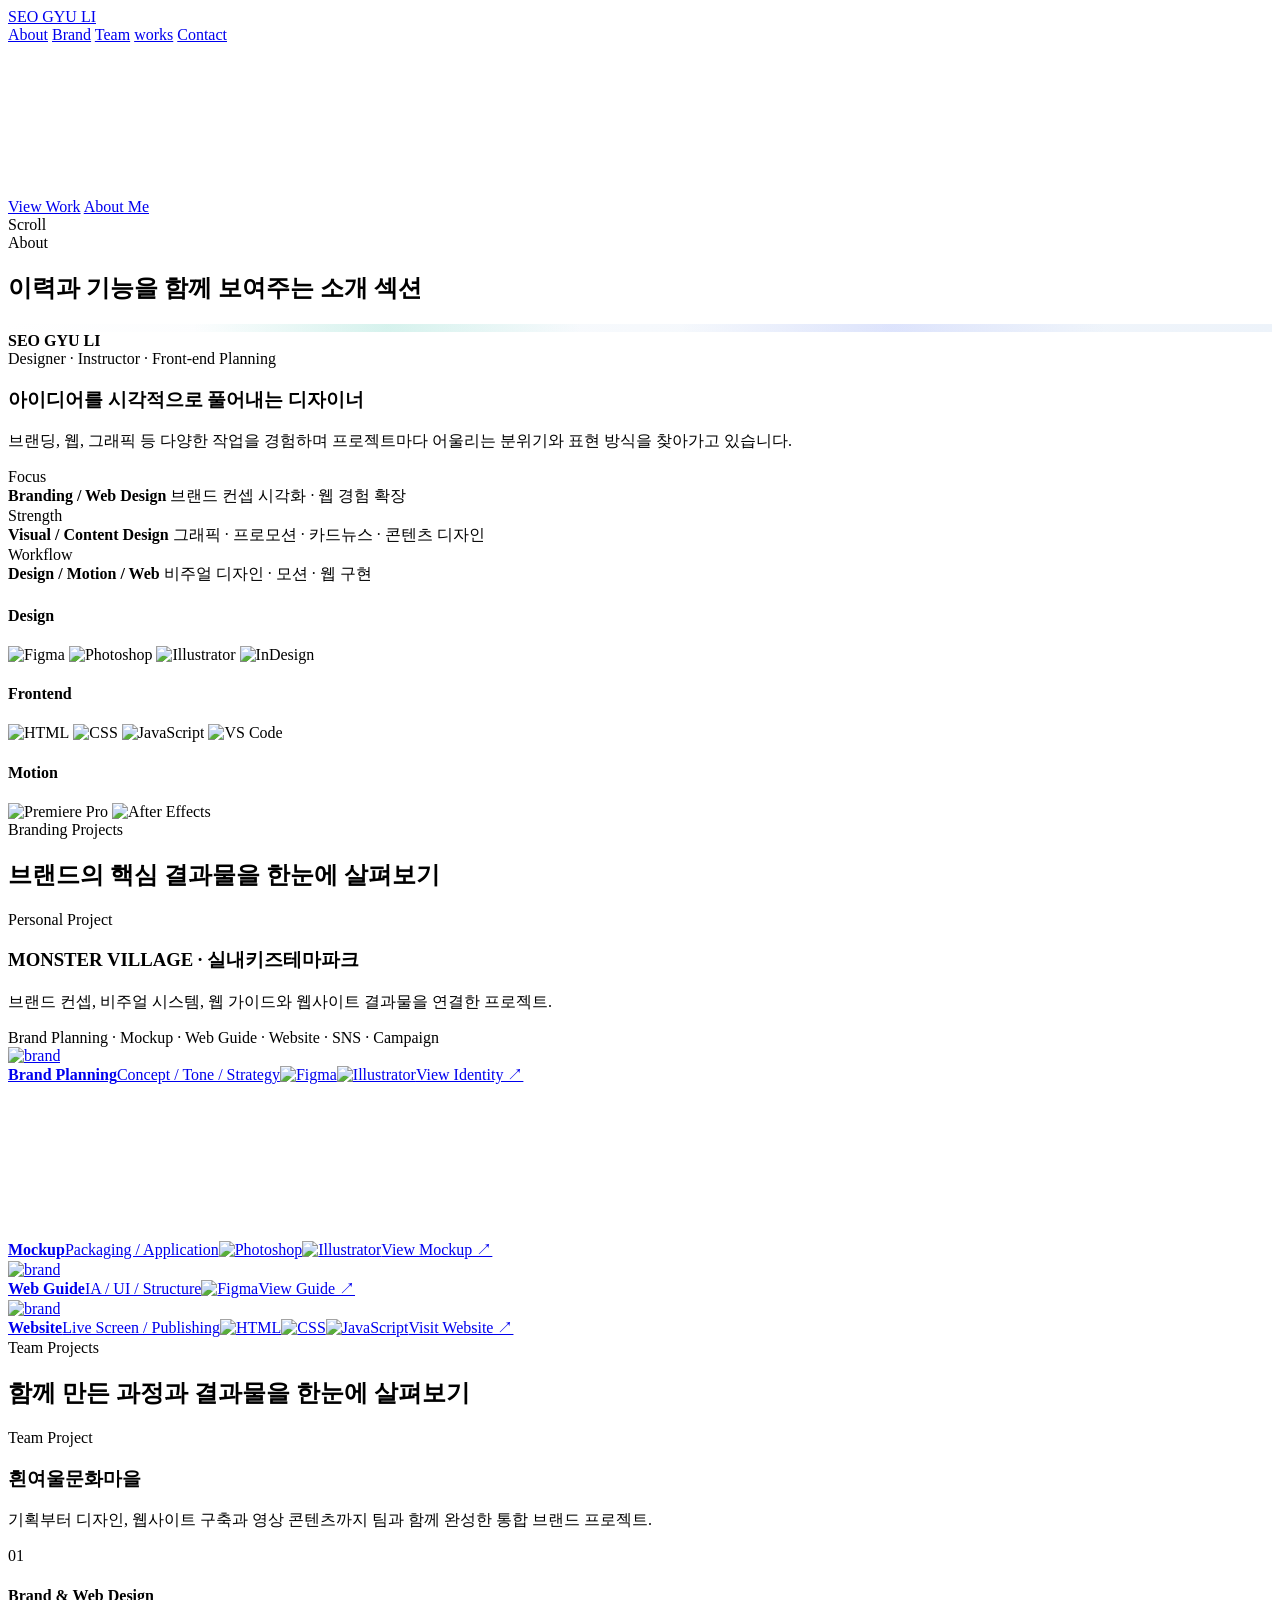
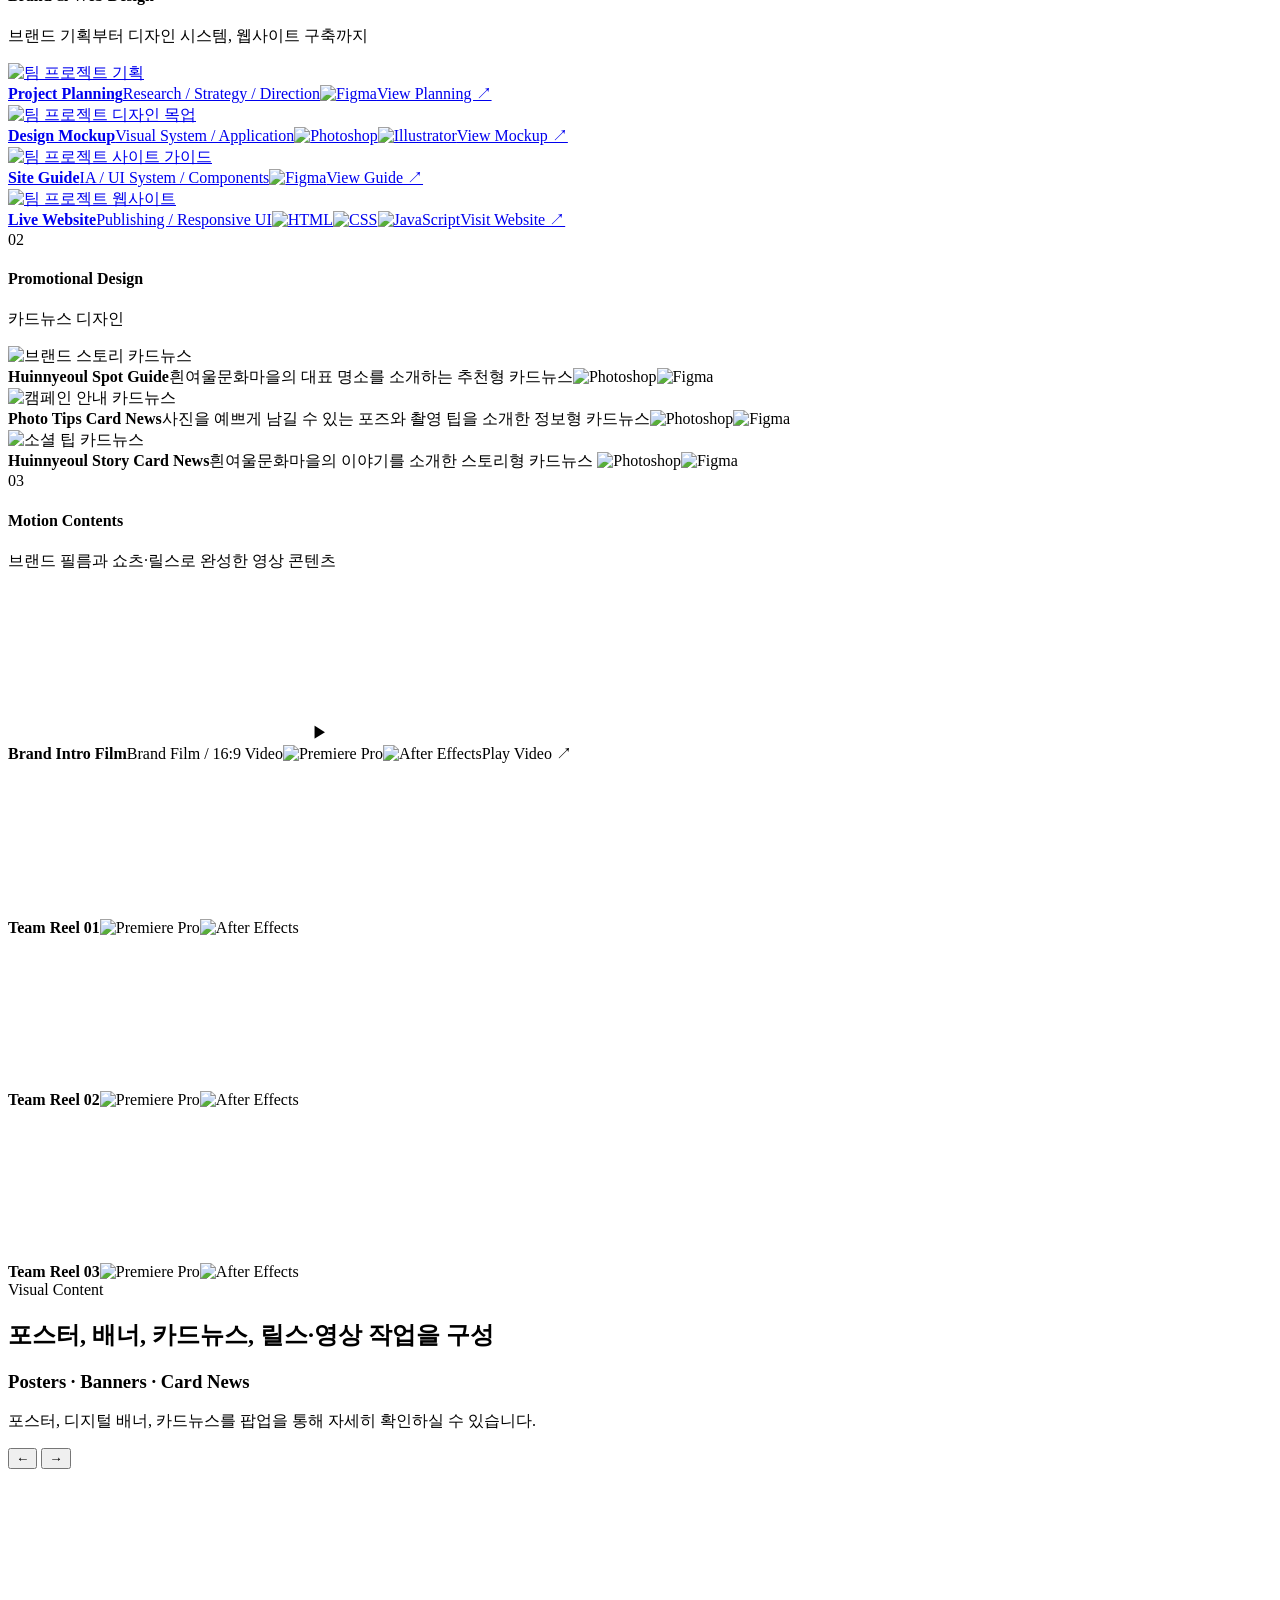
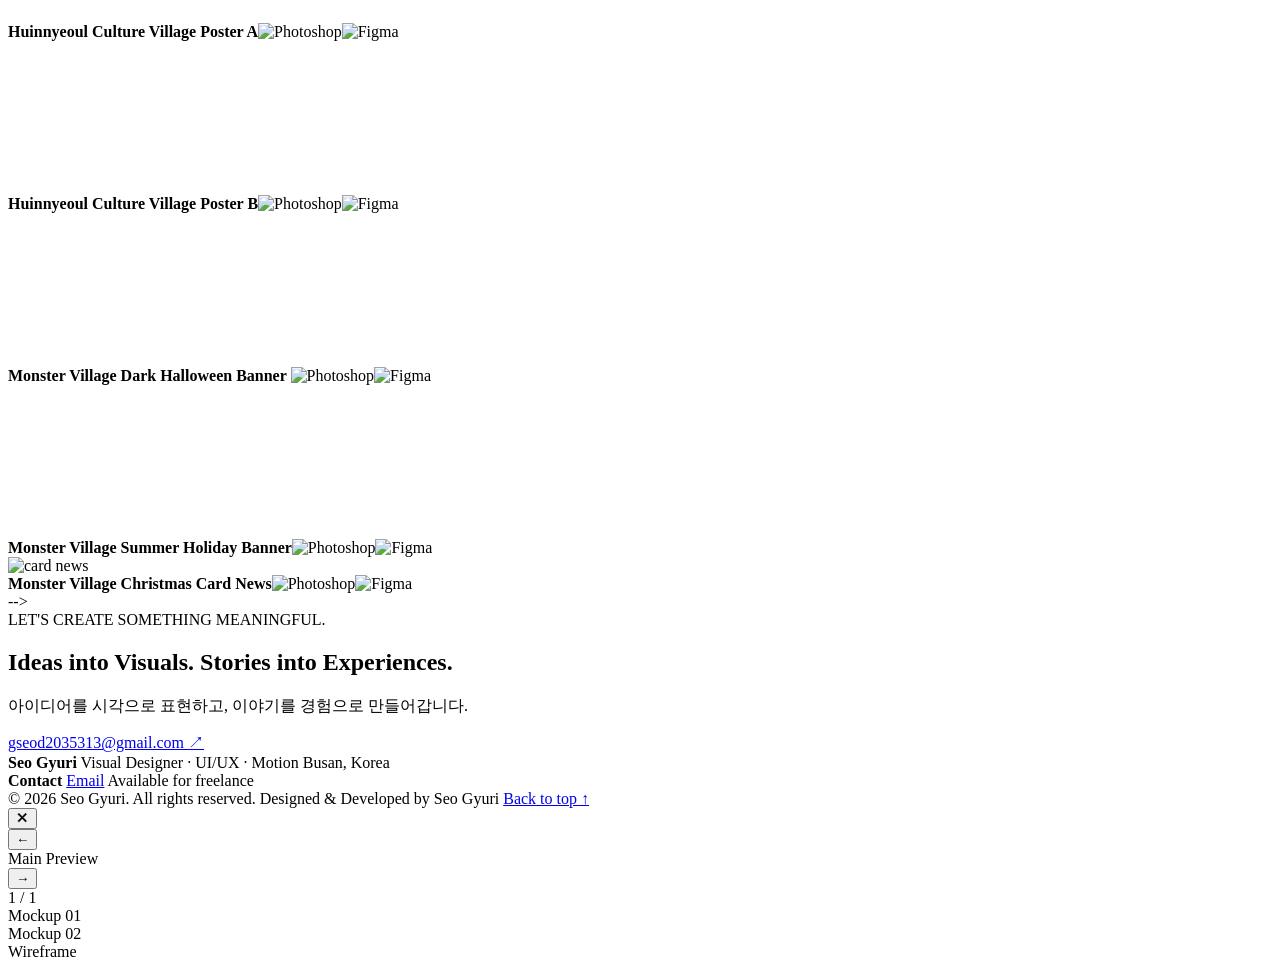
==== index.html @ 599403e0 "Add files via upload" ====
<!DOCTYPE html>
<html lang="ko">

<head>
  <meta charset="UTF-8" />
  <meta name="viewport" content="width=device-width, initial-scale=1.0" />
  <title>Portfolio</title>
  <link rel="shortcut icon" href="assets/img/favicon.svg" type="image/x-icon">
  <link rel="stylesheet" href="assets/css/style.css">

</head>

<body>
  <header class="site-header" id="siteHeader">
    <nav class="nav">
      <a href="#hero" class="brand">SEO GYU LI</a>
      <div class="nav-links">
        <a href="#about">About</a>
        <a href="#branding">Brand</a>
        <a href="#team-project">Team</a>
        <a href="#works">works</a>
        <a href="#contact">Contact</a>
      </div>
    </nav>
  </header>

  <main>
    <section class="hero" id="hero">
      <video class="hero-video" autoplay muted loop playsinline preload="metadata">
        <source src="assets/video/main-demo00.mp4" type="video/mp4" />
      </video>
      <div class="hero-inner">
        <div class="hero-actions">
          <a class="btn btn-primary" href="#branding">View Work</a>
          <a class="btn btn-secondary" href="#about">About Me</a>
        </div>
      </div>

      <div class="scroll-indicator">Scroll</div>
    </section>

    <section class="section" id="about">
      <div class="container">
        <div class="section-head reveal reveal-scale">
          <div>
            <span class="eyebrow">About</span>
            <h2>이력과 기능을 함께 보여주는 소개 섹션</h2>
          </div>
          <!-- <p>
            단순한 자기소개가 아니라, 경력·작업 방향·도구 역량을 동시에 보여줄 수 있도록 설계한 영역입니다.
          </p> -->
        </div>

        <div class="about-grid">
          <article class="card profile-card reveal reveal-left">
            <div class="profile-media" style="background:
                radial-gradient(circle at 30% 20%, rgba(50,199,161,0.18), transparent 22%),
                radial-gradient(circle at 70% 30%, rgba(123,140,255,0.18), transparent 24%),
                linear-gradient(145deg, #ffffff 0%, #edf3fa 100%);
                position: relative; overflow: hidden;">
              <div style="position:absolute; inset:18px; border:1px solid rgba(17,24,39,0.06); border-radius:22px;">
                <video class="thumb-video" autoplay loop muted playsinline preload="metadata">
                  <source src="assets/video/profile-sample1.mp4" type="video/mp4" />
                </video>
              </div>
              <div style="position:relative; z-index:1; text-align:center; color:#fff;">
                <strong style="display:block; color:#fff; font-size:1.1rem; margin-bottom:8px;"></strong>
               
              </div>
            </div>
            <div class="profile-body">
              <strong>SEO GYU LI</strong><br />
              <span style="color: var(--text-muted);">Designer · Instructor · Front-end Planning</span>
            </div>
          </article>

          <article class="card about-body reveal reveal-right">
            <h3>아이디어를 시각적으로 풀어내는 디자이너</h3>
            <p>
              브랜딩, 웹, 그래픽 등 다양한 작업을 경험하며 프로젝트마다 어울리는 분위기와 표현 방식을 찾아가고 있습니다.
            </p>

            <div class="timeline">
              <div class="timeline-item">
                <div class="timeline-year">Focus</div>
                <div class="timeline-role">
                  <strong>Branding / Web Design</strong>
                  <span>브랜드 컨셉 시각화 · 웹 경험 확장</span>
                </div>
              </div>
              <div class="timeline-item">
                <div class="timeline-year">Strength</div>
                <div class="timeline-role">
                  <strong>Visual / Content Design</strong>
                  <span>그래픽 · 프로모션 · 카드뉴스 · 콘텐츠 디자인</span>
                </div>
              </div>
              <div class="timeline-item">
                <div class="timeline-year">Workflow</div>
                <div class="timeline-role">
                  <strong>Design / Motion / Web</strong>
                  <span>비주얼 디자인 · 모션 · 웹 구현</span>
                </div>
              </div>
            </div>

            <div class="skills">
              <section class="skill-group">
                <h4>Design</h4>
                <div class="skill-tags">
                  <span class="tool-item"><img src="assets/img/tool_icon/figma.png" alt="Figma"></span>
                  <span class="tool-item"><img src="assets/img/tool_icon/photoshop.png" alt="Photoshop"></span>
                  <span class="tool-item"><img src="assets/img/tool_icon/illustrator.png" alt="Illustrator"></span>
                  <span class="tool-item"><img src="assets/img/tool_icon/indesign.png" alt="InDesign"></span>
                </div>
              </section>
              <section class="skill-group">
                <h4>Frontend</h4>
                <div class="skill-tags">
                  <span class="tool-item"><img src="assets/img/tool_icon/html_icon.png" alt="HTML"></span>
                  <span class="tool-item"><img src="assets/img/tool_icon/css_icon.png" alt="CSS"></span>
                  <span class="tool-item"><img src="assets/img/tool_icon/js_icon.png" alt="JavaScript"></span>
                  <span class="tool-item"><img src="assets/img/tool_icon/vs_code.png" alt="VS Code"></span>
                </div>
              </section>
              <section class="skill-group">
                <h4>Motion</h4>
                <div class="skill-tags">
                  <span class="tool-item"><img src="assets/img/tool_icon/premiere.png" alt="Premiere Pro"></span>
                  <span class="tool-item"><img src="assets/img/tool_icon/aftereffects.png" alt="After Effects"></span>
                </div>
              </section>
            </div>
          </article>
        </div>
      </div>
    </section>

    <section class="section" id="branding">
      <div class="container">
        <div class="section-head reveal reveal-scale">
          <div>
            <span class="eyebrow">Branding Projects</span>
            <h2>브랜드의 핵심 결과물을 한눈에 살펴보기</h2>
          </div>
          <!-- <p>
            각 브랜드마다 브랜드기획, 목업, 웹가이드, 웹사이트를 각각 별도 썸네일로 구성하고,
            핵심 결과물을 한눈에 비교하고 빠르게 살펴볼 수 있도록 카드 그리드로 구성했습니다.
            <br>페이지 이동 후, 좀 더 자세한 작업 내용을 확인할 수 있습니다.
          </p> -->
        </div>

        <div class="brand-stack">
          <section class="card brand-row reveal reveal-scale">
            <div class="brand-info brand1_color">
              <!-- 브랜드별 색상  brand1_color-->

              <div>
                <span class="project-type-label">Personal Project</span>
                <h3>MONSTER VILLAGE · 실내키즈테마파크</h3>
              </div>
              <p>
                브랜드 컨셉, 비주얼 시스템, 웹 가이드와 웹사이트 결과물을 연결한 프로젝트.
              </p>
            </div>

            <div>
              <div class="brand-slider-head">
                <span class="brand-slider-title">Brand Planning · Mockup · Web Guide · Website · SNS · Campaign</span>
              </div>
              <div class="brand-track" id="brandTrack01">

                <article class="thumb-card brand-thumb">
                  <a href="monstervillage/guide1.html" target="_blank">
                    <img src="assets/img/brand_planning_thumbnail.jpg" alt="brand">
                    <div class="thumb-overlay"><strong>Brand Planning</strong><span>Concept / Tone /
                        Strategy</span><span class="thumb-tools"><img src="assets/img/tool_icon/figma.png"
                          alt="Figma"><img src="assets/img/tool_icon/illustrator.png" alt="Illustrator"></span><span
                        class="brand-card-button">View Identity ↗</span></div>
                  </a>
                </article>

                <article class="thumb-card brand-thumb">
                  <a href="monstervillage/guide2.html" target="_blank">
                    <video class="thumb-video" muted loop playsinline preload="metadata">
                      <source src="assets/video/brand_thumbnail_video_sample 01.mp4" type="video/mp4" />
                    </video>
                    <!-- 
                    <img src="assets/img/brand_thumbnail_sample.jpg" alt="brand">
                   -->
                    <div class="thumb-overlay"><strong>Mockup</strong><span>Packaging / Application</span><span
                        class="thumb-tools"><img src="assets/img/tool_icon/photoshop.png" alt="Photoshop"><img
                          src="assets/img/tool_icon/illustrator.png" alt="Illustrator"></span><span
                        class="brand-card-button">View Mockup ↗</span></div>
                  </a>
                </article>

                <article class="thumb-card brand-thumb">
                  <a href="monstervillage/guide3.html" target="_blank">
                    <img src="assets/img/web_site_thumbnail.jpg" alt="brand">
                    <div class="thumb-overlay"><strong>Web Guide</strong><span>IA / UI / Structure</span><span
                        class="thumb-tools"><img src="assets/img/tool_icon/figma.png" alt="Figma"></span><span
                        class="brand-card-button">View Guide ↗</span></div>
                  </a>
                </article>

                <article class="thumb-card brand-thumb">
                  <!-- <video class="thumb-video" autoplay muted loop playsinline><source src="assets/brand-01-site.mp4" type="video/mp4" /></video> -->
                  <a href=" https://gseod2035313-code.github.io/monstervillage/" target="_blank">
                    <img src="assets/img/web_guide_thumbnail.png" alt="brand">
                    <div class="thumb-overlay"><strong>Website</strong><span>Live Screen / Publishing</span><span
                        class="thumb-tools"><img src="assets/img/tool_icon/html_icon.png" alt="HTML"><img
                          src="assets/img/tool_icon/css_icon.png" alt="CSS"><img src="assets/img/tool_icon/js_icon.png"
                          alt="JavaScript"></span><span class="brand-card-button">Visit Website ↗</span></div>
                  </a>
                </article>

                <!-- <article class="thumb-card brand-thumb">
                  <a href="#" target="_blank">
                    <img src="assets/img/brand_thumbnail_sample.jpg" alt="brand">
                    <div class="thumb-overlay"><strong>SNS Campaign</strong><span>Social / Promo Visual</span><span
                        class="thumb-tools"><img src="assets/img/tool_icon/photoshop.png" alt="Photoshop"><img
                          src="assets/img/tool_icon/illustrator.png" alt="Illustrator"></span><span
                        class="brand-card-button">View Campaign ↗</span></div>
                  </a>
                </article> -->

                <article class="thumb-card brand-thumb">
                  <!-- <video class="thumb-video" autoplay muted loop playsinline><source src="assets/brand-01-event.mp4" type="video/mp4" /></video> -->
              </div>
            </div>
          </section>

          <div class="section-head team-section-head reveal reveal-scale" id="team-project">
            <div>
              <span class="eyebrow">Team Projects</span>
              <h2>함께 만든 과정과 결과물을 한눈에 살펴보기</h2>
            </div>
            <!-- <p>
              역할을 나누고 아이디어를 연결해 완성한 기획, 디자인, 웹사이트와 영상 결과물을 소개합니다.
            </p> -->
          </div>

          <section class="card brand-row reveal reveal-scale">
            <div class="brand-info brand2_color">
              <!-- 브랜드별 색상  brand2_color-->
              <div>
                <span class="project-type-label is-team">Team Project</span>
                <h3>흰여울문화마을 </h3>
              </div>
              <p>
                기획부터 디자인, 웹사이트 구축과 영상 콘텐츠까지 팀과 함께 완성한 통합 브랜드 프로젝트.
              </p>
            </div>

            <div class="team-project-content">
              <section class="team-result-section">
                <div class="team-result-head">
                  <span class="team-result-number">01</span>
                  <div>
                    <h4>Brand &amp; Web Design</h4>
                    <p>브랜드 기획부터 디자인 시스템, 웹사이트 구축까지</p>
                  </div>
                </div>
                <div class="brand-track team-main-track" id="brandTrack02">
                  <article class="thumb-card brand-thumb">
                    <a href="Huinnyeoul/guide1.html" target="_blank">
                      <img src="assets/img/huinnyeoul_branding 1.png" alt="팀 프로젝트 기획">
                      <div class="thumb-overlay"><strong>Project Planning</strong><span>Research / Strategy /
                          Direction</span><span class="thumb-tools"><img src="assets/img/tool_icon/figma.png"
                            alt="Figma"></span><span
                          class="brand-card-button">View Planning ↗</span></div>
                    </a>
                  </article>
                  <article class="thumb-card brand-thumb">
                    <a href="Huinnyeoul/guide2.html" target="_blank">
                      <img src="assets/img/brand_project_02 mockup.jpg" alt="팀 프로젝트 디자인 목업">
                      <div class="thumb-overlay"><strong>Design Mockup</strong><span>Visual System /
                          Application</span><span class="thumb-tools"><img src="assets/img/tool_icon/photoshop.png"
                            alt="Photoshop"><img src="assets/img/tool_icon/illustrator.png"
                            alt="Illustrator"></span><span class="brand-card-button">View Mockup ↗</span></div>
                    </a>
                  </article>
                  <article class="thumb-card brand-thumb">
                    <a href="Huinnyeoul/guide3.html" target="_blank">
                      <img src="assets/img/Frame 9.jpg" alt="팀 프로젝트 사이트 가이드">
                      <div class="thumb-overlay"><strong>Site Guide</strong><span>IA / UI System /
                          Components</span><span class="thumb-tools"><img src="assets/img/tool_icon/figma.png"
                            alt="Figma"></span><span class="brand-card-button">View Guide ↗</span></div>
                    </a>
                  </article>
                  <article class="thumb-card brand-thumb">
                    <a href="https://modolove.github.io/huinnyeoul/" target="_blank">
                      <img src="assets/img/huinnyeoul_web.jpg" alt="팀 프로젝트 웹사이트">
                      <div class="thumb-overlay"><strong>Live Website</strong><span>Publishing / Responsive
                          UI</span><span class="thumb-tools"><img src="assets/img/tool_icon/html_icon.png"
                            alt="HTML"><img src="assets/img/tool_icon/css_icon.png" alt="CSS"><img
                            src="assets/img/tool_icon/js_icon.png" alt="JavaScript"></span><span
                          class="brand-card-button">Visit Website ↗</span></div>
                    </a>
                  </article>
                </div>
              </section>
              <section class="team-result-section team-promotion-section">
                <div class="team-result-head">
                  <span class="team-result-number">02</span>
                  <div class="team-result-copy">
                    <h4>Promotional Design</h4>
                    <p>카드뉴스 디자인</p>
                  </div>
                </div>
                <div class="team-promotion-grid">
                  <article class="thumb-card brand-thumb modal-card" data-modal-type="cardnews"
                    data-modal-title="Huinnyeoul Spot Guide" data-modal-description="흰여울문화마을의 대표 명소를 선별해, 장소별 특징과 볼거리를 감각적인 이미지와 함께 소개한 추천형 카드뉴스입니다."
                    data-modal-role="Team Project / Card News Design" data-modal-tools="Photoshop, Figma"
                    data-modal-summary="브랜드의 시작과 핵심 메시지를 캐러셀 흐름에 맞춰 이해하기 쉽게 구성했습니다." data-modal-meta1-label="Channel"
                    data-modal-meta1-value="Instagram Carousel" data-modal-meta2-label="Pages"
                    data-modal-meta2-value="7 Pages" data-modal-meta3-label="Role"
                    data-modal-meta3-value="Planning / Visual Design" data-modal-meta4-label="Format"
                    data-modal-meta4-value="1080 × 1080" data-modal-tags="Team Project, Card News"
                    data-modal-images="assets/img/1.jpg|assets/img/2.jpg|assets/img/3.jpg|assets/img/4.jpg|assets/img/5.jpg|assets/img/6.jpg|assets/img/7.jpg">
                    <img src="assets/img/1.jpg" alt="브랜드 스토리 카드뉴스">
                    <div class="thumb-overlay"><strong>Huinnyeoul Spot Guide</strong><span class="promo-card-description">흰여울문화마을의 대표 명소를 소개하는 추천형 카드뉴스</span><span class="thumb-tools"><img
                          src="assets/img/tool_icon/photoshop.png" alt="Photoshop"><img
                          src="assets/img/tool_icon/figma.png" alt="Figma"></span></div>
                  </article>
                  <article class="thumb-card brand-thumb modal-card" data-modal-type="cardnews"
                    data-modal-title="Photo Tips Card News"
                    data-modal-description="흰여울문화마을에서 사진을 더 예쁘게 남길 수 있도록
추천 포즈와 촬영 시간, 구도 팁을 정리한 정보형 카드뉴스입니다."
                    data-modal-role="Team Project / Card News Design" data-modal-tools="Photoshop, Figma"
                    data-modal-summary="캠페인 정보를 단계별로 나누고 핵심 혜택과 참여 방법이 빠르게 읽히도록 구성했습니다."
                    data-modal-meta1-label="Channel" data-modal-meta1-value="Instagram Carousel"
                    data-modal-meta2-label="Pages" data-modal-meta2-value="7 Pages" data-modal-meta3-label="Role"
                    data-modal-meta3-value="Information Design" data-modal-meta4-label="Format"
                    data-modal-meta4-value="1080 × 1080" data-modal-tags="Team Project, Card News"
                    data-modal-images="assets/img/1.png|assets/img/2.png|assets/img/3.png|assets/img/5.png|assets/img/6.png">
                    <img src="assets/img/huinnyeoul_cardnews_01.png" alt="캠페인 안내 카드뉴스">
                    <div class="thumb-overlay"><strong>Photo Tips Card News</strong><span class="promo-card-description">사진을 예쁘게 남길 수 있는 포즈와 촬영 팁을 소개한 정보형 카드뉴스</span><span class="thumb-tools"><img
                          src="assets/img/tool_icon/photoshop.png" alt="Photoshop"><img
                          src="assets/img/tool_icon/figma.png" alt="Figma"></span></div>
                  </article>
                  <article class="thumb-card brand-thumb modal-card" data-modal-type="cardnews"
                    data-modal-title="Huinnyeoul Story Card News" data-modal-description="흰여울문화마을의 역사와 풍경, 그리고 우리가 미처 몰랐던 이야기를
감각적인 비주얼과 함께 전달하는 스토리형 카드뉴스입니다."
                    data-modal-role="Team Project / Content Design" data-modal-tools="Photoshop, Figma"
                    data-modal-summary="짧고 명확한 문장과 일관된 그래픽 시스템으로 정보의 가독성을 높였습니다." data-modal-meta1-label="Channel"
                    data-modal-meta1-value="SNS Content" data-modal-meta2-label="Pages" data-modal-meta2-value="7 Pages"
                    data-modal-meta3-label="Role" data-modal-meta3-value="Content / Graphic"
                    data-modal-meta4-label="Format" data-modal-meta4-value="1080 × 1080"
                    data-modal-tags="Team Project, Card News"
                    data-modal-images="assets/img/1 copy.png|assets/img/CardNews001.png|assets/img/CardNews002.png|assets/img/CardNews003.png|assets/img/CardNews004.png|assets/img/CardNews005.png">
                    <img src="assets/img/huinnyeoul_cardnews_02.png" alt="소셜 팁 카드뉴스">
                    <div class="thumb-overlay"><strong>Huinnyeoul Story Card News</strong><span class="promo-card-description">흰여울문화마을의 이야기를 소개한 스토리형 카드뉴스  </span><span class="thumb-tools"><img
                          src="assets/img/tool_icon/photoshop.png" alt="Photoshop"><img
                          src="assets/img/tool_icon/figma.png" alt="Figma"></span></div>
                  </article>
                </div>
              </section>


              <section class="team-result-section team-reels-section">
                <div class="team-result-head reveal reveal-scale">
                  <span class="team-result-number">03</span>
                  <div>
                    <h4>Motion Contents</h4>
                    <p>브랜드 필름과 쇼츠·릴스로 완성한 영상 콘텐츠</p>
                  </div>
                </div>
                <div class="team-reels-grid">
                  <article class="thumb-card brand-thumb brand-film-card modal-card" data-modal-type="banner"
                    data-modal-title="Brand Intro Film" data-modal-description="브랜드 로고와 함께 흰여울문화마을의 풍경을 담은 짧은 인트로 영상입니다."
                    data-modal-role="Team Project / Motion Design" data-modal-tools="Premiere Pro, After Effects"
                    data-modal-tags="Team Project, Brand Film, Motion"
                    data-modal-media="assets/video/Huinnyeoul_Culture_Village_brand.mp4">
                    <video class="thumb-video" muted loop playsinline preload="metadata">
                      <source src="assets/video/Huinnyeoul_Culture_Village_brand.mp4" type="video/mp4" />
                    </video>
                    <span class="landscape-play" aria-hidden="true">▶</span>
                    <div class="thumb-overlay"><strong>Brand Intro Film</strong><span>Brand Film / 16:9 Video</span><span
                        class="thumb-tools"><img src="assets/img/tool_icon/premiere.png" alt="Premiere Pro"><img
                          src="assets/img/tool_icon/aftereffects.png" alt="After Effects"></span><span
                        class="brand-card-button">Play Video ↗</span></div>
                  </article>
                  <article class="thumb-card brand-reel-card">
                    <video class="thumb-video" muted loop playsinline preload="metadata">
                      <source src="assets/video/Reels_sample_01.mp4" type="video/mp4" />
                    </video>
                    <div class="thumb-play-button" aria-hidden="true"><span class="thumb-play-icon"></span></div>
                    <div class="team-reel-caption"><strong>Team Reel 01</strong><span></span><span
                        class="thumb-tools"><img src="assets/img/tool_icon/premiere.png" alt="Premiere Pro"><img
                          src="assets/img/tool_icon/aftereffects.png" alt="After Effects"></span></div>
                  </article>
                  <article class="thumb-card brand-reel-card">
                    <video class="thumb-video" muted loop playsinline preload="metadata">
                      <source src="assets/video/Reels_sample_02.mp4" type="video/mp4" />
                    </video>
                    <div class="thumb-play-button" aria-hidden="true"><span class="thumb-play-icon"></span></div>
                    <div class="team-reel-caption"><strong>Team Reel 02</strong><span></span><span
                        class="thumb-tools"><img src="assets/img/tool_icon/premiere.png" alt="Premiere Pro"><img
                          src="assets/img/tool_icon/aftereffects.png" alt="After Effects"></span></div>
                  </article>
                  <article class="thumb-card brand-reel-card">
                    <video class="thumb-video" muted loop playsinline preload="metadata">
                      <source src="assets/video/Reels_sample_03.mp4" type="video/mp4" />
                    </video>
                    <div class="thumb-play-button" aria-hidden="true"><span class="thumb-play-icon"></span></div>
                    <div class="team-reel-caption"><strong>Team Reel 03</strong><span></span><span
                        class="thumb-tools"><img src="assets/img/tool_icon/premiere.png" alt="Premiere Pro"><img
                          src="assets/img/tool_icon/aftereffects.png" alt="After Effects"></span></div>
                  </article>
                </div>
              </section>
            </div>
          </section>
        </div>
      </div>
    </section>

    <section class="section" id="works">
      <div class="container">
        <div class="section-head reveal reveal-scale">
          <div>
            <span class="eyebrow">Visual Content</span>
            <h2>포스터, 배너, 카드뉴스, 릴스·영상 작업을 구성</h2>
          </div>
          <!-- <p>
            정지형 비주얼 작업은 한 줄 안에서 함께 보여주고, 영상 작업은 별도 행으로 분리해 흐름이 자연스럽도록 정리했습니다.
          </p> -->
        </div>

        <div class="works-stack">
          <section class="card work-row reveal reveal-scale">
            <div class="work-row-head">
              <div>
                <h3>Posters · Banners · Card News</h3>
                <p>포스터, 디지털 배너, 카드뉴스를 팝업을 통해 자세히 확인하실 수 있습니다.</p>
              </div>
              <div class="slider-controls">
                <button class="slider-btn" type="button" data-slider-prev="visualTrack">←</button>
                <button class="slider-btn" type="button" data-slider-next="visualTrack">→</button>
              </div>
            </div>
            <div class="thumb-track slider-track" id="visualTrack" data-autoplay-slider="4200" data-loop-slider>
              <!-- poster / banner 모달 전용 큰 이미지는 data-modal-media="assets/img/원하는파일.jpg" 로 직접 지정 -->
              <article class="poster-thumb thumb-card modal-card" data-modal-type="poster"
                data-modal-title="Huinnyeoul Culture Village Poster A"
                data-modal-description="흰여울문화마을의 바다와 골목 풍경을 감성적인 일러스트로 재해석한 홍보 포스터입니다.
부드러운 색감과 따뜻한 질감을 활용해 마을의 여유롭고 정겨운 분위기를 시각적으로 표현했습니다." data-modal-role="Poster Design"
                data-modal-tools="Photoshop, Figma"
                data-modal-summary="전시/행사 성격의 키비주얼 포스터 시리즈입니다. 메인 타이포와 무드 중심 그래픽으로 메시지를 압축해 전달합니다."
                data-modal-meta1-label="Format" data-modal-meta1-value="A2 Poster / Digital Adaptation"
                data-modal-meta2-label="Client" data-modal-meta2-value="Brand Campaign" data-modal-meta3-label="Year"
                data-modal-meta3-value="2026" data-modal-meta4-label="Concept"
                data-modal-meta4-value="Bold Type / Minimal Mood" data-modal-tags="Illustration, Local Branding, Key Visual"
                data-modal-note-title="Editable Note"
                data-modal-note="이 영역은 포스터 전용 메모 박스입니다. 전시 개요, 인쇄 사양, 제작 포인트 등으로 자유롭게 수정하면 됩니다."
                data-modal-video="Poster motion teaser area" data-modal-link="https://example.com"
                data-modal-media="assets/img/poster.jpg">
                <video class="thumb-video" muted loop playsinline preload="metadata">
                  <source src="assets/video/0917 (3).mp4" type="video/mp4" />
                </video>
                <div class="thumb-overlay"><strong>Huinnyeoul Culture Village Poster A</strong><span></span><span
                    class="thumb-tools"><img src="assets/img/tool_icon/photoshop.png" alt="Photoshop"><img
                      src="assets/img/tool_icon/figma.png" alt="Figma"></span></div>
              </article>

              <article class="poster-thumb thumb-card modal-card" data-modal-type="poster"
                data-modal-title="Huinnyeoul Culture Village Poster B" data-modal-description="감성적인 일러스트와 간결한 타이포그래피를 활용해 흰여울문화마을의 분위기를 담아낸 브랜드 포스터입니다."
                data-modal-role="Poster Design" data-modal-tools="Photoshop, Figma"
                data-modal-summary="브랜드 무드를 중심으로 전개한 포스터 시리즈입니다." data-modal-meta1-label="Format"
                data-modal-meta1-value="B1 / SNS Poster" data-modal-meta2-label="Client"
                data-modal-meta2-value="Brand Promotion" data-modal-meta3-label="Year" data-modal-meta3-value="2026"
                data-modal-meta4-label="Concept" data-modal-meta4-value="Graphic Mood"
                data-modal-tags="Poster, Branding" data-modal-note-title="Editable Note"
                data-modal-note="포스터 프로젝트 설명을 여기서 직접 바꿀 수 있습니다." data-modal-video="Poster preview"
                data-modal-link="https://example.com" data-modal-media="assets/img/poster2.jpg">
                <video class="thumb-video" muted loop playsinline preload="metadata">
                  <source src="assets/video/poster2.mp4" type="video/mp4" />
                </video>
                <div class="thumb-overlay"><strong>Huinnyeoul Culture Village Poster B</strong><span</span><span
                    class="thumb-tools"><img src="assets/img/tool_icon/photoshop.png" alt="Photoshop"><img
                      src="assets/img/tool_icon/figma.png" alt="Figma"></span></div>
              </article>

              <article class="ad-thumb thumb-card modal-card" data-modal-type="banner" data-modal-title="Monster Village Dark Halloween Banner"
                data-modal-description="기존 캐릭터의 아이덴티티를 유지하며 AI로 시즌 비주얼을 확장하고, 타이포그래피와 레이아웃을 더해 할로윈 프로모션 디자인으로 완성했습니다." data-modal-role="Banner Design"
                data-modal-tools="Photoshop, Figma" data-modal-summary="퍼포먼스 배너와 SNS용 변형 소재를 함께 설계한 배너 세트입니다."
                data-modal-meta1-label="Platform" data-modal-meta1-value="Meta / Web / App"
                data-modal-meta2-label="Campaign" data-modal-meta2-value="Seasonal Promotion"
                data-modal-meta3-label="Size" data-modal-meta3-value="1080x1080 / 1200x628"
                data-modal-meta4-label="Placement" data-modal-meta4-value="Feed / Display / Landing"
                data-modal-tags="Banner, Halloween Event, Graphic" data-modal-note-title="Editable Note"
                data-modal-note="배너는 플랫폼, 사이즈, CTA 방향 등을 이 박스에서 자유롭게 수정하면 됩니다." data-modal-video="Banner motion preview"
                data-modal-link="https://example.com" data-modal-media="assets/img/banner_sample copy1.jpg">
                <video class="thumb-video" muted loop playsinline preload="metadata">
                  <source src="assets/video/0917 (1).mp4" type="video/mp4" />
                </video>
                <div class="thumb-overlay"><strong>Monster Village Dark Halloween Banner
</strong><span></span><span
                    class="thumb-tools"><img src="assets/img/tool_icon/photoshop.png" alt="Photoshop"><img
                      src="assets/img/tool_icon/figma.png" alt="Figma"></span></div>
              </article>

              <article class="ad-thumb thumb-card modal-card" data-modal-type="banner" data-modal-title="Monster Village Summer Holiday Banner"
                data-modal-description="기존 캐릭터의 아이덴티티를 유지하며 AI로 여름 시즌 비주얼을 확장하고, 타이포그래피와 레이아웃을 더해 프로모션 배너로 완성했습니다." data-modal-role="Banner Design" data-modal-tools="Photoshop, Figma"
                data-modal-summary="웹 프로모션 메인/서브 배너 세트입니다." data-modal-meta1-label="Platform"
                data-modal-meta1-value="Website" data-modal-meta2-label="Campaign" data-modal-meta2-value="Promotion"
                data-modal-meta3-label="Size" data-modal-meta3-value="PC / Mobile Responsive"
                data-modal-meta4-label="Placement" data-modal-meta4-value="Hero / Mid Banner"
                data-modal-tags="Banner, Summer" data-modal-note-title="Editable Note"
                data-modal-note="배너 프로젝트 설명을 이 텍스트로 바꾸면 됩니다." data-modal-video="Banner motion preview"
                data-modal-link="https://example.com" data-modal-media="assets/img/banner_sample.png">
                <video class="thumb-video" muted loop playsinline preload="metadata">
                  <source src="assets/video/sample_03.mp4" type="video/mp4" />
                </video>
                <div class="thumb-overlay"><strong>Monster Village Summer Holiday Banner</strong><span></span><span
                    class="thumb-tools"><img src="assets/img/tool_icon/photoshop.png" alt="Photoshop"><img
                      src="assets/img/tool_icon/figma.png" alt="Figma"></span></div>
              </article>

              <article class="cardnews-thumb thumb-card modal-card" data-modal-type="cardnews"
                data-modal-title="Monster Village Christmas Card News "
                data-modal-description="크리스마스 시즌의 몬스터빌리지를 따뜻한 비주얼과 함께 소개한 시즌형 카드뉴스입니다."
                data-modal-role="Card News Design" data-modal-tools="Photoshop, Figma"
                data-modal-summary="인스타그램 캐러셀 형식의 카드뉴스입니다. 첫 장에서 주제를 제시하고 뒤로 갈수록 정보 흐름이 이어지도록 구성했습니다."
                data-modal-meta1-label="Topic" data-modal-meta1-value="Brand Story" data-modal-meta2-label="Pages"
                data-modal-meta2-value="7 Pages" data-modal-meta3-label="Flow"
                data-modal-meta3-value="Cover → Info → CTA" data-modal-meta4-label="Style"
                data-modal-meta4-value="Editorial Carousel" data-modal-tags="Card News, Carousel, Storytelling"
                data-modal-note-title="Editable Note"
                data-modal-note="카드뉴스는 페이지 흐름, 표지 방향, 정보 구성 방식 등을 이 박스에서 자유롭게 수정할 수 있습니다."
                data-modal-video="Card news preview" data-modal-link="https://example.com"
                data-modal-images="assets/img/card1.png|assets/img/card2.png|assets/img/card3.png|assets/img/card4.png|assets/img/card5.png">
                <div class="thumb-image">
                  <img src="assets/img/card1.1.png" alt="card news">
                </div>
                <div class="thumb-overlay"><strong>Monster Village Christmas Card News</strong><span></span><span
                    class="thumb-tools"><img src="assets/img/tool_icon/photoshop.png" alt="Photoshop"><img
                      src="assets/img/tool_icon/figma.png" alt="Figma"></span>
                </div>
              </article>

              <!-- <article class="cardnews-thumb thumb-card modal-card" data-modal-type="cardnews"
                data-modal-title="Card News Series B" data-modal-description="프로모션 콘텐츠를 정보형 카드뉴스로 정리한 작업입니다."
                data-modal-role="Card News Design" data-modal-tools="Photoshop, Figma"
                data-modal-summary="정보 전달 중심의 프로모션 카드뉴스입니다." data-modal-meta1-label="Topic"
                data-modal-meta1-value="Promotion" data-modal-meta2-label="Pages" data-modal-meta2-value="7 Pages"
                data-modal-meta3-label="Flow" data-modal-meta3-value="Intro → Detail → CTA"
                data-modal-meta4-label="Style" data-modal-meta4-value="Clean Info Layout"
                data-modal-tags="Promotion, Information" data-modal-note-title="Editable Note"
                data-modal-note="카드뉴스 프로젝트용 자유 메모 영역입니다." data-modal-video="Card news preview"
                data-modal-link="https://example.com"
                data-modal-images="assets/img/CardNews1.png|assets/img/CardNews2.png|assets/img/CardNews3.png|assets/img/CardNews4.png|assets/img/CardNews5.png">
                <div class="thumb-image">
                  <img src="assets/img/CardNews1.png" alt="card news">
                </div>
                <div class="thumb-overlay"><strong>Card News Series B</strong><span>Promotion / Information</span><span
                    class="thumb-tools"><img src="assets/img/tool_icon/photoshop.png" alt="Photoshop"><img
                      src="assets/img/tool_icon/illustrator.png" alt="Illustrator"></span></div>
              </article> -->





            </div>
          </section>

          <!-- <section class="card work-row reveal reveal-scale">
            <div class="work-row-head">
              <div>
                <h3>Reels & Videos</h3>
                <p>릴스, 숏폼, 모션 중심 작업물로 영상에 마우스를 가져가면 영상이 플레이 됩니다.</p>
              </div>
              <div class="slider-controls">
                <button class="slider-btn" type="button" data-slider-prev="videoTrack">←</button>
                <button class="slider-btn" type="button" data-slider-next="videoTrack">→</button>
              </div>
            </div>
            <div class="thumb-track slider-track" id="videoTrack">
              <article class="reels-thumb thumb-card">
                <video class="thumb-video" muted loop playsinline preload="metadata">
                  <source src="assets/video/Reels_sample_03.mp4" type="video/mp4" />
                </video>
                <div class="thumb-play-button" aria-hidden="true">
                  <span class="thumb-play-icon"></span>
                </div>
                <div class="thumb-overlay">
                  <strong>Reel Project A</strong>
                  <span>Short-form Motion</span>
                  <span class="thumb-tools"><img src="assets/img/tool_icon/premiere.png" alt="Premiere Pro"><img
                      src="assets/img/tool_icon/aftereffects.png" alt="After Effects"></span>
                </div>
              </article>

              <article class="reels-thumb thumb-card">
                <video class="thumb-video" muted loop playsinline preload="metadata">
                  <source src="assets/video/Reels_sample_01.mp4" type="video/mp4" />
                </video>
                <div class="thumb-play-button" aria-hidden="true">
                  <span class="thumb-play-icon"></span>
                </div>
                <div class="thumb-overlay">
                  <strong>Reel Project B</strong>
                  <span>Campaign Motion</span>
                  <span class="thumb-tools"><img src="assets/img/tool_icon/premiere.png" alt="Premiere Pro"><img
                      src="assets/img/tool_icon/aftereffects.png" alt="After Effects"></span>
                </div>
              </article>

              <article class="reels-thumb thumb-card">
                <video class="thumb-video" muted loop playsinline preload="metadata">
                  <source src="assets/video/Reels_sample_01.mp4" type="video/mp4" />
                </video>
                <div class="thumb-play-button" aria-hidden="true">
                  <span class="thumb-play-icon"></span>
                </div>
                <div class="thumb-overlay">
                  <strong>Reel Project C</strong>
                  <span>Brand Reel</span>
                  <span class="thumb-tools"><img src="assets/img/tool_icon/premiere.png" alt="Premiere Pro"><img
                      src="assets/img/tool_icon/aftereffects.png" alt="After Effects"></span>
                </div>
              </article>

              <article class="reels-thumb thumb-card">
                <video class="thumb-video" muted loop playsinline preload="metadata">
                  <source src="assets/video/Reels_sample_01.mp4" type="video/mp4" />
                </video>
                <div class="thumb-play-button" aria-hidden="true">
                  <span class="thumb-play-icon"></span>
                </div>
                <div class="thumb-overlay">
                  <strong>Reel Project D</strong>
                  <span>Ad Motion</span>
                  <span class="thumb-tools"><img src="assets/img/tool_icon/premiere.png" alt="Premiere Pro"><img
                      src="assets/img/tool_icon/aftereffects.png" alt="After Effects"></span>
                </div>
              </article>

              <article class="reels-thumb thumb-card">
                <video class="thumb-video" muted loop playsinline preload="metadata">
                  <source src="assets/video/Reels_sample_01.mp4" type="video/mp4" />
                </video>
                <div class="thumb-play-button" aria-hidden="true">
                  <span class="thumb-play-icon"></span>
                </div>
                <div class="thumb-overlay">
                  <strong>Reel Project E</strong>
                  <span>Brand Intro</span>
                  <span class="thumb-tools"><img src="assets/img/tool_icon/premiere.png" alt="Premiere Pro"><img
                      src="assets/img/tool_icon/aftereffects.png" alt="After Effects"></span>
                </div>
              </article>

              <article class="reels-thumb thumb-card">
                <video class="thumb-video" muted loop playsinline preload="metadata">
                  <source src="assets/video/Reels_sample_01.mp4" type="video/mp4" />
                </video>
                <div class="thumb-play-button" aria-hidden="true">
                  <span class="thumb-play-icon"></span>
                </div>
                <div class="thumb-overlay">
                  <strong>Reel Project F</strong>
                  <span>Brand Intro</span>
                  <span class="thumb-tools"><img src="assets/img/tool_icon/premiere.png" alt="Premiere Pro"><img
                      src="assets/img/tool_icon/aftereffects.png" alt="After Effects"></span>
                </div>
              </article>
              <!-- <article class="reels-thumb thumb-card modal-card" data-modal-title="Reel Project F"
                data-modal-description="브랜드 인트로 영상입니다." data-modal-role="Motion Design / Short-form"
                data-modal-tools="Premiere Pro, AI Video" data-modal-video="Reel preview area"
                data-modal-link="https://example.com">
                <video class="thumb-video" muted loop playsinline preload="metadata">
                  <source src="assets/video/Reels_sample_01.mp4" type="video/mp4" />
                </video>
                <div class="thumb-play-button" aria-hidden="true">
                  <span class="thumb-play-icon"></span>
                </div>
                <div class="thumb-overlay">
                  <strong>Reel Project F</strong>
                  <span>Brand Intro</span>
                </div>
              </article> -->
            </div>
          </section> -->
        </div>
      </div>
    </section>
  </main>

  <footer class="site-footer" id="contact">
    <div class="footer-inner">
      <div class="footer-cta">
        <span class="footer-eyebrow">LET'S CREATE SOMETHING MEANINGFUL.</span>
        <div class="footer-cta-row">
          <div>
            <h2>Ideas into Visuals. Stories into Experiences.</h2>
            <p>아이디어를 시각으로 표현하고, 이야기를 경험으로 만들어갑니다.</p>
          </div>
          <a class="footer-mail" href="mailto:gseod2035313@gmail.com" aria-label="이메일 보내기">
            gseod2035313@gmail.com <span aria-hidden="true">↗</span>
          </a>
        </div>
      </div>

      <div class="footer-grid">
        <div class="footer-column footer-intro">
          <strong>Seo Gyuri</strong>
          <span>Visual Designer · UI/UX · Motion</span>
          <span>Busan, Korea</span>
        </div>
        <div class="footer-column">
          <strong>Contact</strong>
          <a href="mailto:gseod2035313@gmail.com">Email</a>
          <span class="footer-available"><i aria-hidden="true"></i> Available for freelance</span>
        </div>
        <!-- <div class="footer-column">
          <strong>Follow</strong>
          <a href="#" aria-label="Instagram 페이지">Instagram <span aria-hidden="true">↗</span></a>
          <a href="#" aria-label="Behance 페이지">Behance <span aria-hidden="true">↗</span></a>
          <a href="#" aria-label="LinkedIn 페이지">LinkedIn <span aria-hidden="true">↗</span></a>
        </div> -->
      </div>

      <div class="footer-bottom">
        <span>© 2026 Seo Gyuri. All rights reserved.</span>
        <span>Designed &amp; Developed by Seo Gyuri</span>
        <a href="#hero">Back to top <span aria-hidden="true">↑</span></a>
      </div>
    </div>
  </footer>


  <div class="modal" id="portfolioModal" aria-hidden="true" role="dialog" aria-modal="true">
    <div class="modal-dialog">
      <button class="modal-close" type="button" aria-label="닫기">✕</button>
      <div class="modal-content">
        <div class="modal-gallery">
          <div class="modal-hero-wrap">
            <button class="modal-nav modal-nav-prev" id="modalPrev" type="button" aria-label="이전 이미지">←</button>
            <div class="modal-hero-media" id="modalHeroMedia">Main Preview</div>
            <button class="modal-nav modal-nav-next" id="modalNext" type="button" aria-label="다음 이미지">→</button>
            <div class="modal-page-indicator" id="modalPageIndicator">1 / 1</div>
          </div>
          <div class="modal-thumbs" id="modalThumbs">
            <div class="modal-thumb">Mockup 01</div>
            <div class="modal-thumb">Mockup 02</div>
            <div class="modal-thumb">Wireframe</div>
          </div>
        </div>

        <div class="modal-body" id="modalDynamicBody"></div>
      </div>
    </div>
  </div>

  <!-- ===== Modal layout templates: edit these HTML blocks directly ===== -->
  <template id="modalTemplatePoster">
    <span class="modal-type-badge">Poster Project</span>
    <div class="modal-summary-card">
      <strong data-field="title">Project Title</strong>
      <p data-field="description">Project description</p>
    </div>
    <div class="modal-meta-grid">
      <div class="modal-meta-card">
        <strong>Role</strong>
        <span data-field="role">Poster Design</span>
      </div>
      <div class="modal-meta-card">
        <strong>Tools</strong>
        <span data-field="tools">Photoshop, Illustrator</span>
      </div>

      <div>
        <strong style="display:block; margin-bottom:10px;">Keywords</strong>
        <div class="modal-tag-list" data-list="tags"></div>
      </div>


    </div>
  </template>

  <template id="modalTemplateBanner">
    <span class="modal-type-badge">Banner Project</span>
    <div class="modal-summary-card">
      <strong data-field="title">Project Title</strong>
      <p data-field="description">Project description</p>
    </div>
    <div class="modal-meta-grid">
      <div class="modal-meta-card">
        <strong>Role</strong>
        <span data-field="role">Banner Design</span>
      </div>
      <div class="modal-meta-card">
        <strong>Tools</strong>
        <span data-field="tools">Photoshop, Figma</span>
      </div>

    </div>

    <div>
      <strong style="display:block; margin-bottom:10px;">Keywords</strong>
      <div class="modal-tag-list" data-list="tags"></div>
    </div>

  </template>

  <template id="modalTemplateCardnews">
    <span class="modal-type-badge">Card News Project</span>
    <div class="modal-summary-card">
      <strong data-field="title">Project Title</strong>
      <p data-field="description">Project description</p>
    </div>

    <div class="modal-meta-card">
      <strong>Tools</strong>
      <span data-field="tools">Photoshop, Figma</span>
    </div>

    </div>

    <div>
      <strong style="display:block; margin-bottom:10px;">Keywords</strong>
      <div class="modal-tag-list" data-list="tags"></div>
    </div>

    <div class="modal-actions">
      <!-- <a class="modal-link" id="modalLink" href="#" target="_blank" rel="noreferrer noopener">Visit Website</a> -->
      <a class="modal-action-link" id="modalSubLink" href="#" target="_blank" rel="noreferrer noopener">View
        Campaign</a>
    </div>
  </template>

  <template id="modalTemplateDefault">
    <span class="modal-type-badge">Project Detail</span>
    <div class="modal-summary-card">
      <strong data-field="title">Project Title</strong>
      <p data-field="description">Project description</p>
    </div>
    <div class="modal-meta-grid">
      <div class="modal-meta-card">
        <strong>Role</strong>
        <span data-field="role">Role information</span>
      </div>
      <div class="modal-meta-card">
        <strong>Tools</strong>
        <span data-field="tools">Tool information</span>
      </div>
      <div class="modal-meta-card">
        <strong data-field="meta1Label">Info 01</strong>
        <span data-field="meta1Value">Value 01</span>
      </div>
      <div class="modal-meta-card">
        <strong data-field="meta2Label">Info 02</strong>
        <span data-field="meta2Value">Value 02</span>
      </div>
    </div>
    <div class="modal-note-box">
      <strong>Summary</strong>
      <p data-field="summary">Summary text</p>
    </div>
    <div>
      <strong style="display:block; margin-bottom:10px;">Keywords</strong>
      <div class="modal-tag-list" data-list="tags"></div>
    </div>
    <div class="modal-note-box">
      <strong data-field="noteTitle">Editable Note</strong>
      <p data-field="note">Write any note here.</p>
    </div>
    <div class="modal-actions">
      <a class="modal-link" id="modalLink" href="#" target="_blank" rel="noreferrer noopener">Visit Website</a>
      <a class="modal-action-link" id="modalSubLink" href="#" target="_blank" rel="noreferrer noopener">View Detail</a>
    </div>
  </template>

  <script src="assets/js/script.js?v=20260910-10"></script>

</body>

</html>
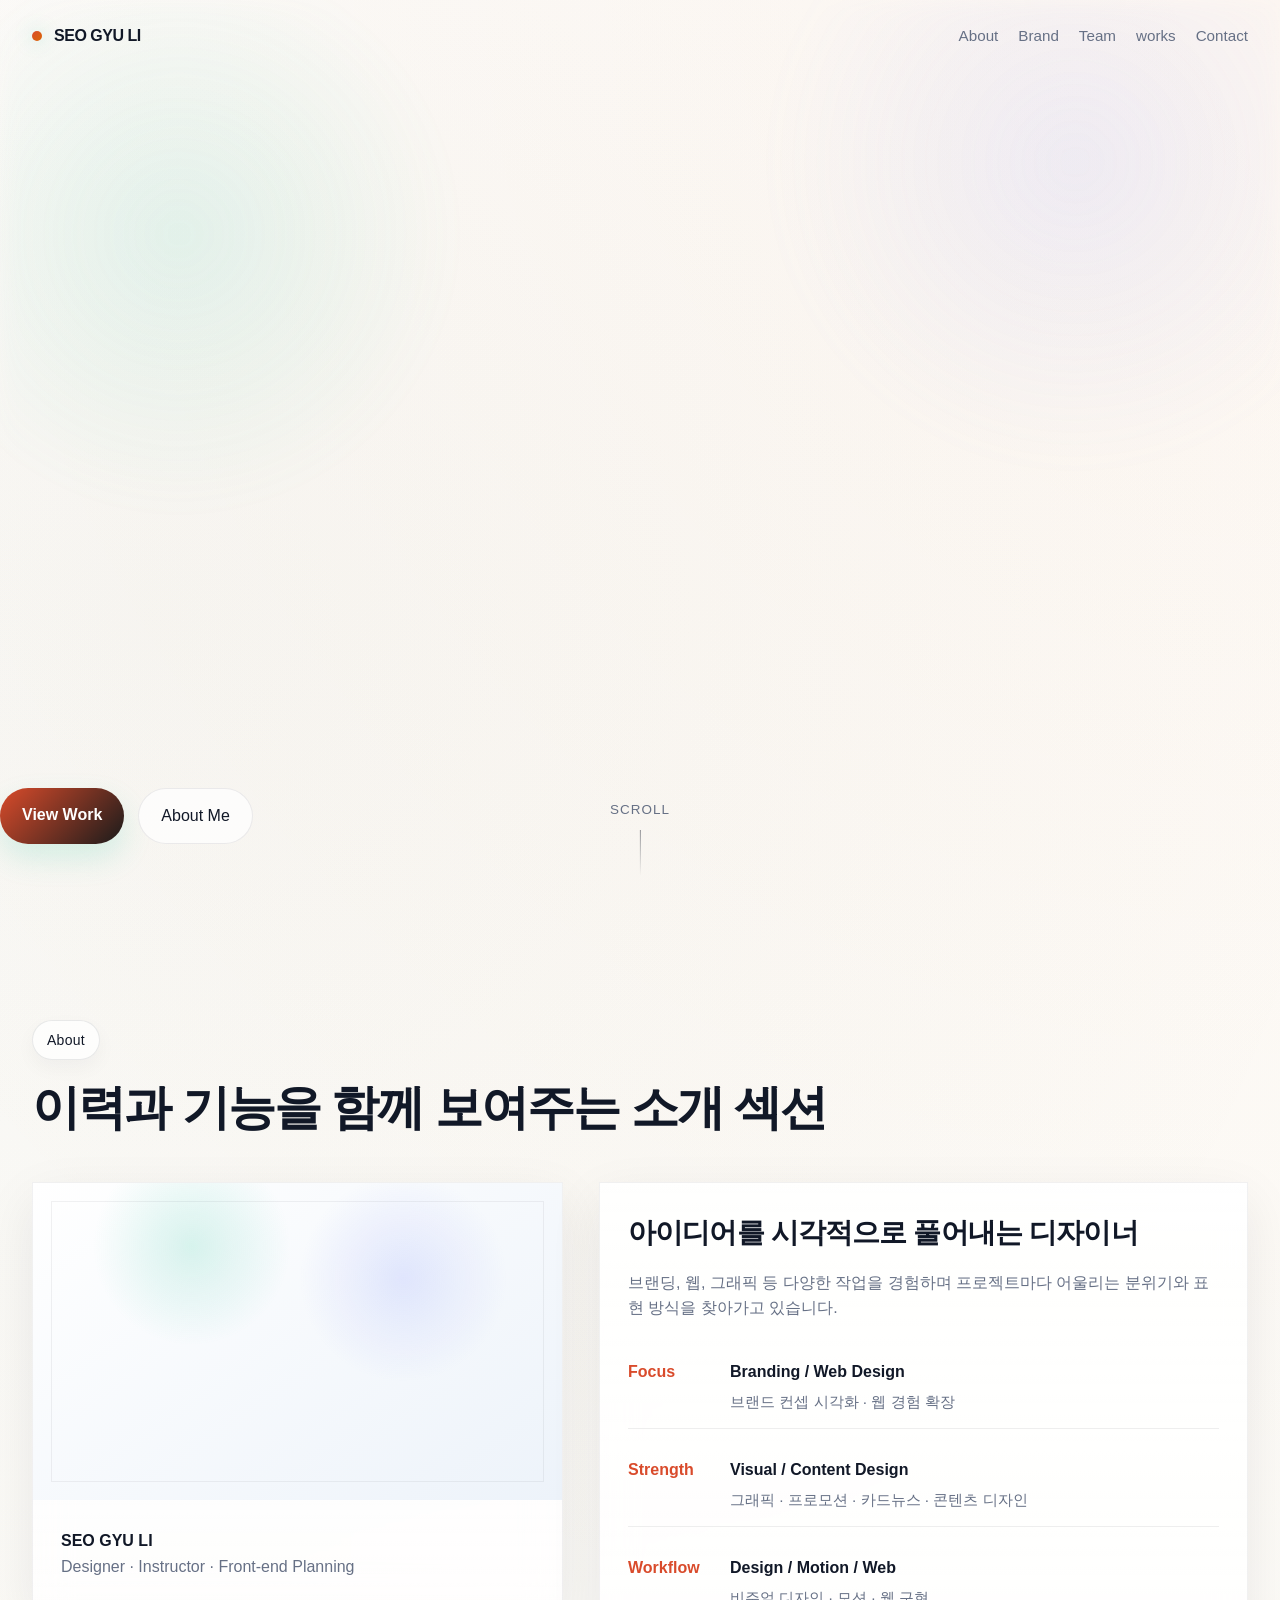
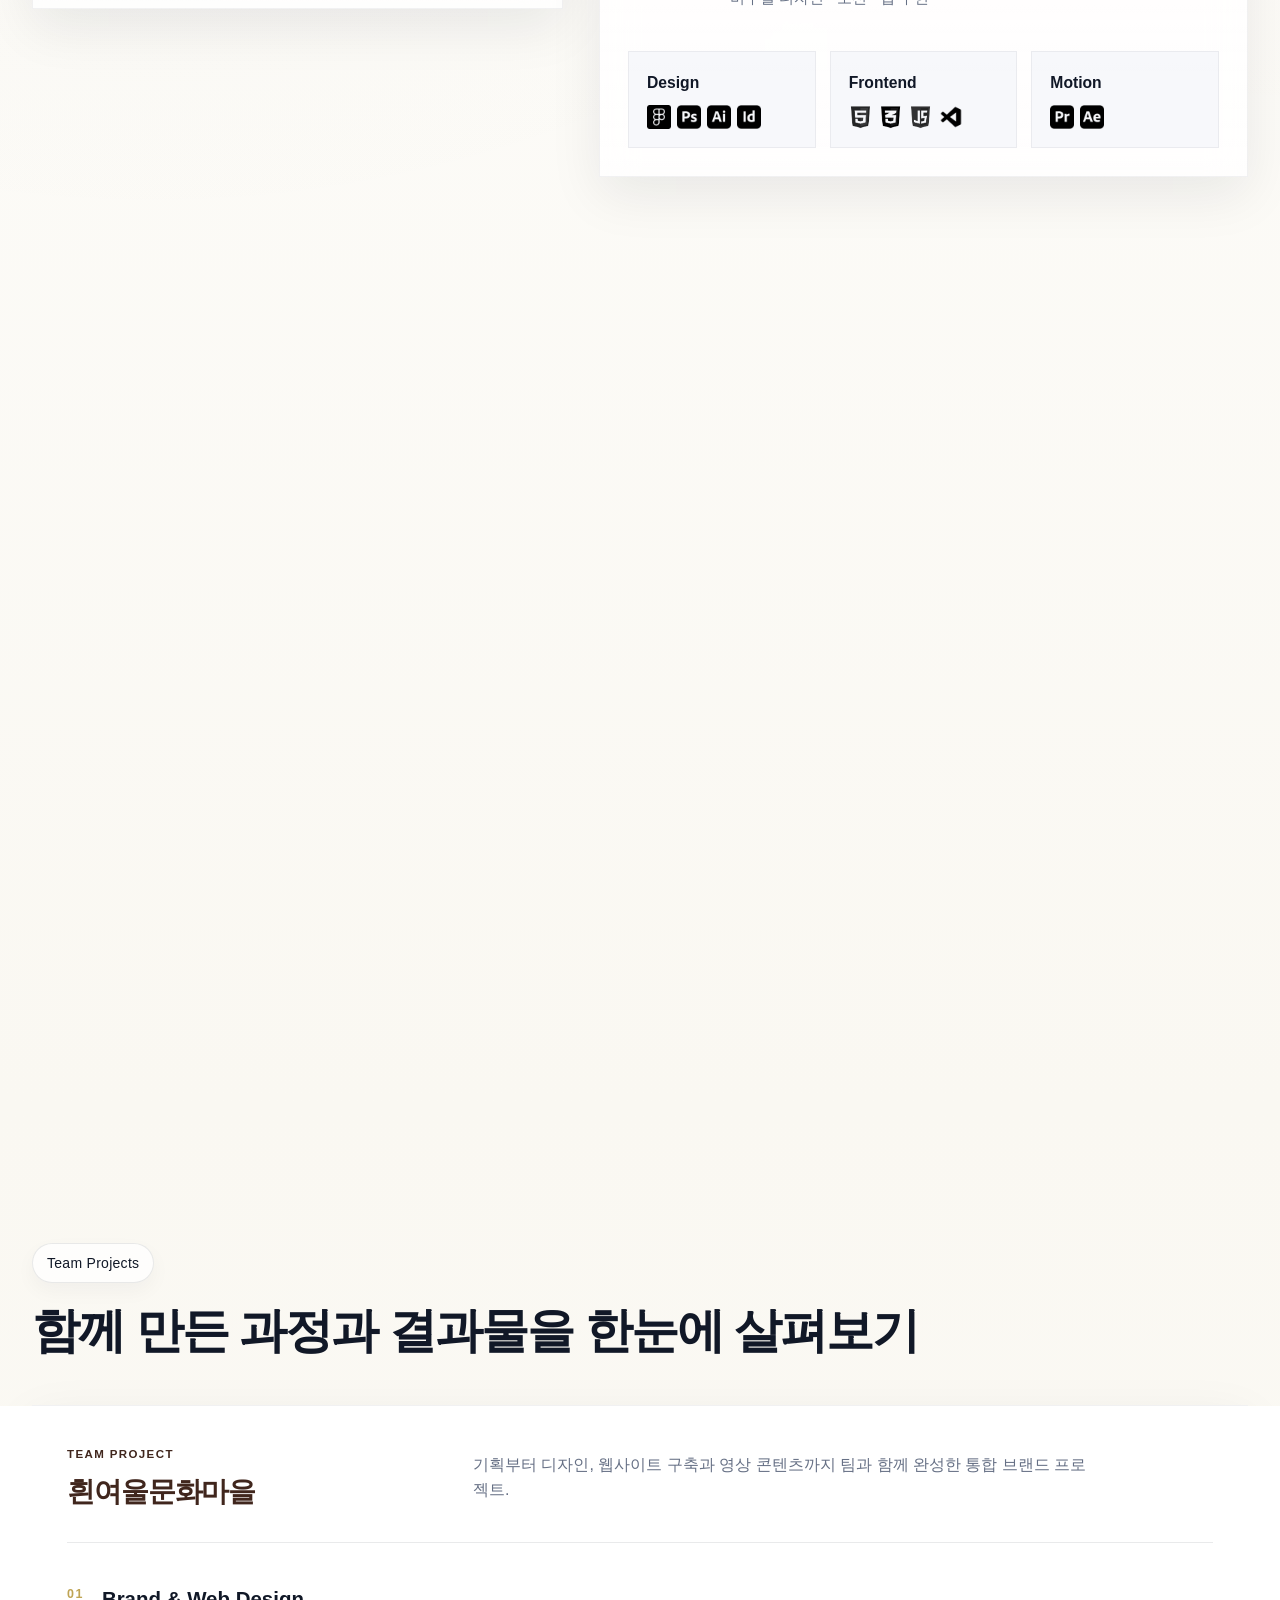
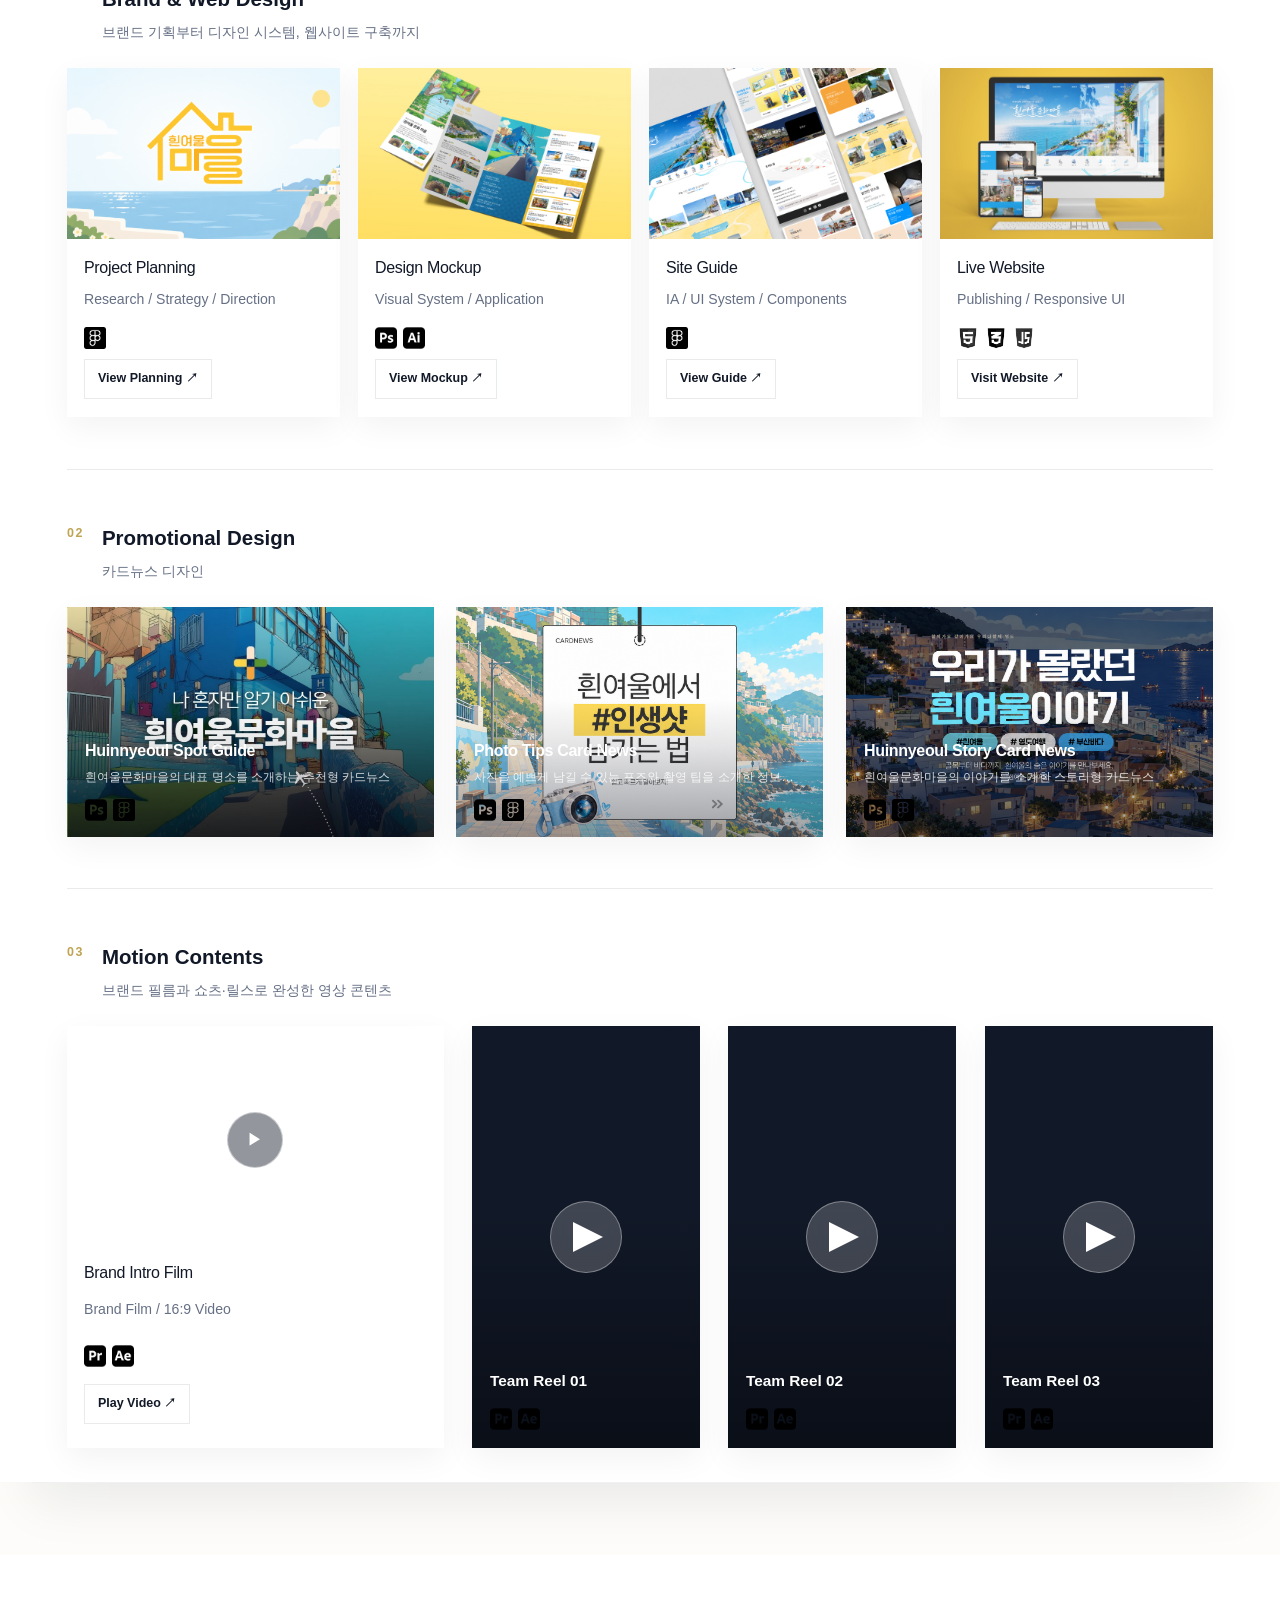
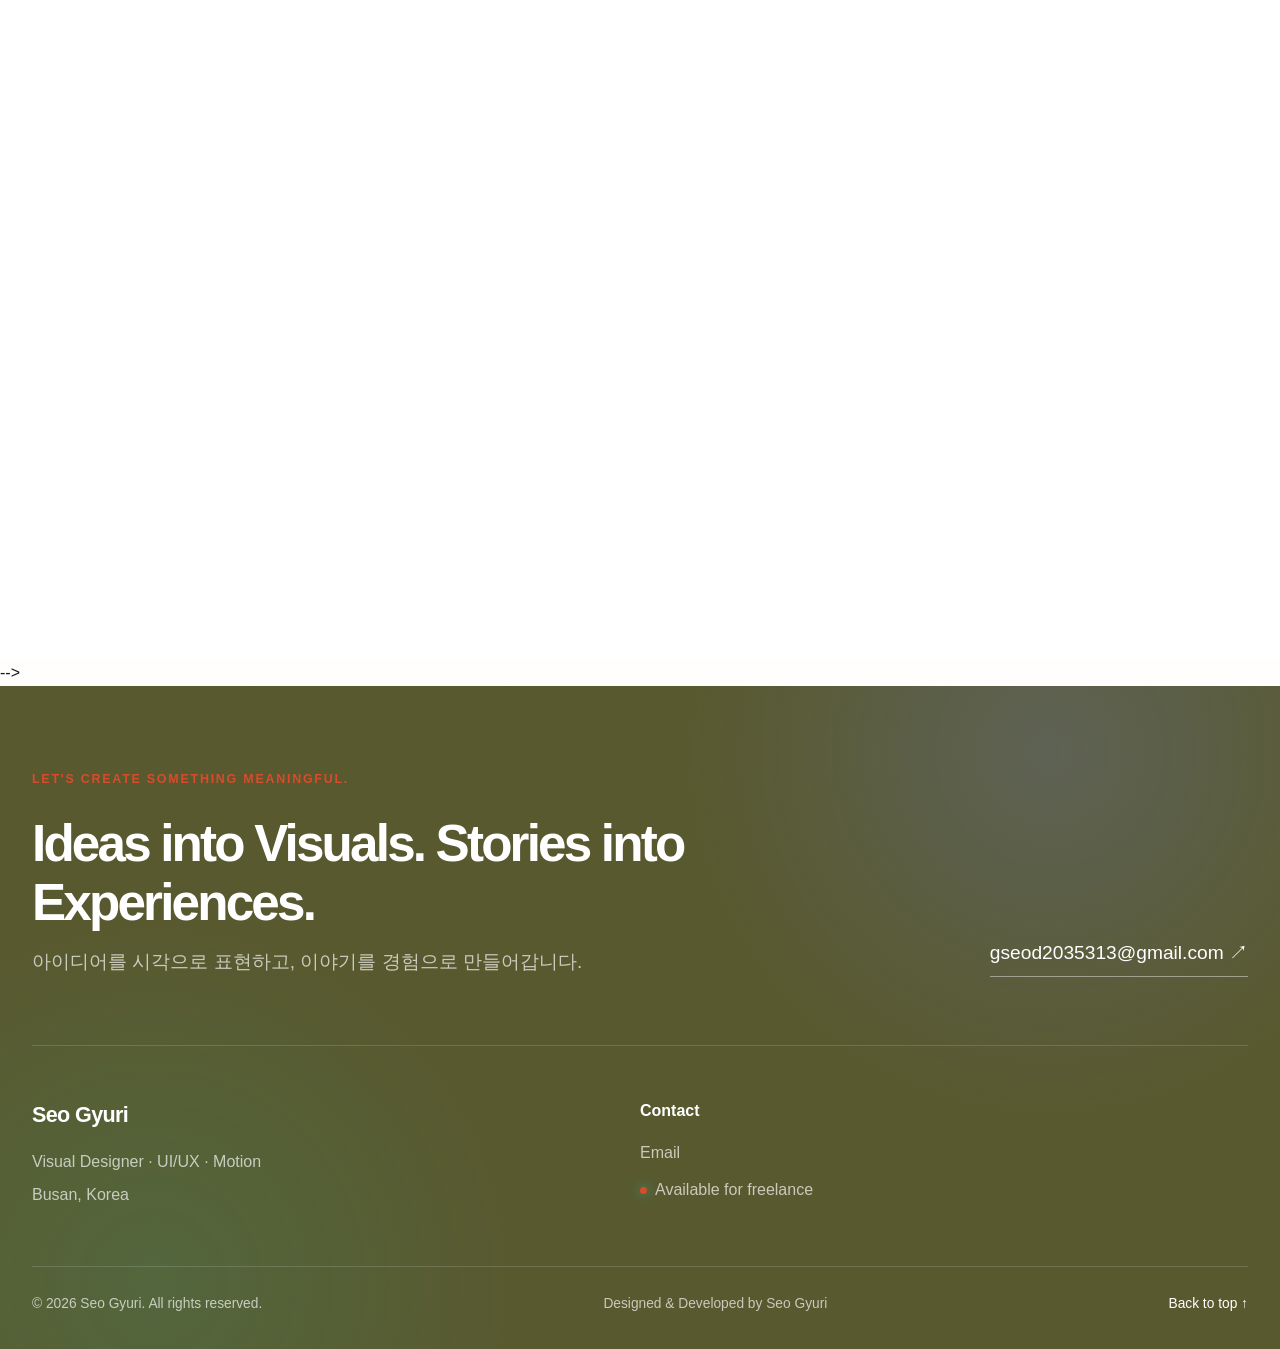
==== commit 88dbcbec: "Update index.html" ====
--- a/index.html
+++ b/index.html
@@ -264,7 +264,7 @@
                 </div>
                 <div class="brand-track team-main-track" id="brandTrack02">
                   <article class="thumb-card brand-thumb">
-                    <a href="Huinnyeoul/guide1.html" target="_blank">
+                    <a href="huinnyeoul/guide1.html" target="_blank">
                       <img src="assets/img/huinnyeoul_branding 1.png" alt="팀 프로젝트 기획">
                       <div class="thumb-overlay"><strong>Project Planning</strong><span>Research / Strategy /
                           Direction</span><span class="thumb-tools"><img src="assets/img/tool_icon/figma.png"
@@ -273,7 +273,7 @@
                     </a>
                   </article>
                   <article class="thumb-card brand-thumb">
-                    <a href="Huinnyeoul/guide2.html" target="_blank">
+                    <a href="huinnyeoul/guide2.html" target="_blank">
                       <img src="assets/img/brand_project_02 mockup.jpg" alt="팀 프로젝트 디자인 목업">
                       <div class="thumb-overlay"><strong>Design Mockup</strong><span>Visual System /
                           Application</span><span class="thumb-tools"><img src="assets/img/tool_icon/photoshop.png"
@@ -282,7 +282,7 @@
                     </a>
                   </article>
                   <article class="thumb-card brand-thumb">
-                    <a href="Huinnyeoul/guide3.html" target="_blank">
+                    <a href="huinnyeoul/guide3.html" target="_blank">
                       <img src="assets/img/Frame 9.jpg" alt="팀 프로젝트 사이트 가이드">
                       <div class="thumb-overlay"><strong>Site Guide</strong><span>IA / UI System /
                           Components</span><span class="thumb-tools"><img src="assets/img/tool_icon/figma.png"
@@ -879,4 +879,4 @@
 
 </body>
 
-</html>+</html>
--- a/assets/css/style.css
+++ b/assets/css/style.css
@@ -0,0 +1,2590 @@
+:root {
+  --bg: #f7f8fb;
+  --bg-soft: #ffffff;
+  --surface: rgba(255, 255, 255, 0.82);
+  --surface-strong: rgba(255, 255, 255, 0.96);
+  --text: #111827;
+  --text-muted: #667085;
+  --line: rgba(17, 24, 39, 0.09);
+  --accent: #D94B2B;
+  --accent-2: #D96704;
+  --shadow: 0 18px 50px rgba(15, 23, 42, 0.08);
+  --radius-lg: 28px;
+  --radius-md: 20px;
+  --radius-sm: 14px;
+  --container: min(1600px, calc(100% - 64px));
+  --transition: 320ms cubic-bezier(.2, .8, .2, 1);
+  --nav-h: 84px;
+}
+
+* {
+  box-sizing: border-box;
+}
+
+html {
+  scroll-behavior: smooth;
+  scroll-padding-top: calc(var(--nav-h) + 24px);
+}
+
+/* body {
+  margin: 0;
+  font-family: -apple-system, BlinkMacSystemFont, "Segoe UI", Roboto, "Noto Sans KR", sans-serif;
+  background:
+    radial-gradient(circle at top right, rgba(50, 199, 161, 0.09), transparent 24%),
+    radial-gradient(circle at 12% 10%, rgba(123, 140, 255, 0.08), transparent 18%),
+    linear-gradient(180deg, #ffffff 0%, #f7f8fb 44%, #ffffff 100%);
+  color: var(--text);
+  line-height: 1.6;
+  overflow-x: hidden;
+} */
+
+body {
+  margin: 0;
+
+  font-family: -apple-system, BlinkMacSystemFont, "Segoe UI", Roboto, "Noto Sans KR", sans-serif;
+
+  background:
+    radial-gradient(circle at top right, rgba(217, 103, 4, 0.055), transparent 28%),
+    radial-gradient(circle at 12% 10%, rgba(88, 89, 46, 0.045), transparent 22%),
+    linear-gradient(180deg, #ffffff 0%, #faf8f2 44%, #ffffff 100%);
+
+  color: var(--text);
+
+  line-height: 1.6;
+
+  overflow-x: hidden;
+}
+
+img,
+video {
+  display: block;
+  max-width: 100%;
+}
+
+a {
+  color: inherit;
+  text-decoration: none;
+}
+
+button {
+  font: inherit;
+}
+
+.container {
+  width: var(--container);
+  margin: 0 auto;
+}
+
+.section {
+  padding: 120px 0;
+  position: relative;
+  scroll-margin-top: 0;
+}
+
+.eyebrow {
+  display: inline-flex;
+  align-items: center;
+  gap: 8px;
+  padding: 8px 14px;
+  border: 1px solid var(--line);
+  border-radius: 999px;
+  color: #111827;
+  font-size: 0.875rem;
+  letter-spacing: 0.02em;
+  background: rgba(255, 255, 255, 0.72);
+  /* background: #86ecd0; */
+  backdrop-filter: blur(10px);
+  box-shadow: 0 8px 20px rgba(15, 23, 42, 0.04);
+}
+
+.section-head {
+  display: flex;
+  justify-content: space-between;
+  align-items: end;
+  gap: 24px;
+  margin-bottom: 40px;
+}
+
+.section-head h2 {
+  margin: 14px 0 0;
+  font-size: clamp(2rem, 4vw, 3rem);
+  line-height: 1.4;
+  letter-spacing: -0.04em;
+}
+
+.section-head p {
+  max-width: 540px;
+  color: var(--text-muted);
+  margin: 0;
+}
+
+.site-header {
+  position: fixed;
+  inset: 0 0 auto 0;
+  z-index: 50;
+  padding: 18px 0;
+  transition:
+    background var(--transition),
+    border-color var(--transition),
+    backdrop-filter var(--transition),
+    box-shadow var(--transition);
+}
+
+.site-header.scrolled {
+  background: #BFA454;
+  border-bottom: 1px solid rgba(17, 24, 39, 0.06);
+  backdrop-filter: blur(16px);
+  box-shadow: 0 10px 30px rgba(15, 23, 42, 0.05);
+}
+
+.nav {
+  width: var(--container);
+  max-width: 1600px;
+  margin: 0 auto;
+  display: flex;
+  align-items: center;
+  justify-content: space-between;
+  gap: 20px;
+}
+
+.brand {
+  font-weight: 700;
+  letter-spacing: -0.03em;
+  font-size: 1rem;
+  display: inline-flex;
+  align-items: center;
+  gap: 12px;
+}
+
+.brand::before {
+  content: "";
+  width: 10px;
+  height: 10px;
+  border-radius: 999px;
+  background: linear-gradient(135deg, var(--accent), var(--accent-2));
+  box-shadow: 0 0 18px rgba(50, 199, 161, 0.35);
+}
+
+.nav-links {
+  display: flex;
+  gap: 20px;
+  align-items: center;
+  color: var(--text-muted);
+  font-size: 0.95rem;
+}
+
+.nav-links a {
+  position: relative;
+  padding: 6px 0;
+  transition: color var(--transition), transform var(--transition);
+}
+
+.nav-links a::after {
+  content: "";
+  position: absolute;
+  left: 0;
+  bottom: 0;
+  width: 100%;
+  height: 1px;
+  background: linear-gradient(90deg, var(--accent), transparent);
+  transform: scaleX(0);
+  transform-origin: left;
+  transition: transform var(--transition);
+}
+
+.nav-links a:hover,
+.nav-links a:focus-visible {
+  color: var(--text);
+  transform: translateY(-1px);
+}
+
+.nav-links a:hover::after,
+.nav-links a:focus-visible::after {
+  transform: scaleX(1);
+}
+
+.hero {
+  min-height: 100svh;
+  display: grid;
+  align-items: end;
+  padding: 118px 0 56px;
+  position: relative;
+  overflow: clip;
+  isolation: isolate;
+}
+
+.hero::before {
+  content: "";
+  position: absolute;
+  inset: 0;
+  background:
+    radial-gradient(circle at 14% 26%, rgba(50, 199, 161, 0.11), transparent 22%),
+    radial-gradient(circle at 84% 18%, rgba(123, 140, 255, 0.10), transparent 24%);
+  filter: blur(10px);
+  pointer-events: none;
+  animation: heroGlow 10s ease-in-out infinite alternate;
+}
+
+.hero-video {
+  position: absolute;
+  inset: 0;
+  width: 100%;
+  height: 100%;
+  object-fit: cover;
+  /* opacity: 0.08; */
+  /* filter: saturate(1.02) contrast(1.02);
+      transform: scale(1.05);
+      animation: heroVideoFloat 16s ease-in-out infinite alternate;
+      background:
+        radial-gradient(circle at 20% 20%, rgba(50, 199, 161, 0.10), transparent 26%),
+        radial-gradient(circle at 78% 24%, rgba(123, 140, 255, 0.12), transparent 24%),
+        linear-gradient(135deg, #ffffff 0%, #f4f7fb 52%, #eef3fb 100%); */
+}
+
+/* .hero-overlay {
+      position: absolute;
+      inset: 0;
+      background:
+        linear-gradient(to bottom, rgba(255, 255, 255, 0.16), rgba(247, 248, 251, 0.92)),
+        linear-gradient(112deg, rgba(255, 255, 255, 0.88) 12%, rgba(255, 255, 255, 0.30) 50%, rgba(247, 248, 251, 0.86) 100%);
+    } */
+
+.hero-gridline {
+  position: absolute;
+  inset: 0;
+  background-image:
+    linear-gradient(rgba(17, 24, 39, 0.04) 1px, transparent 1px),
+    linear-gradient(90deg, rgba(17, 24, 39, 0.04) 1px, transparent 1px);
+  background-size: 72px 72px;
+  opacity: 0.35;
+  mask-image: linear-gradient(to bottom, rgba(0, 0, 0, 0.9), transparent 84%);
+  pointer-events: none;
+}
+
+.hero-inner {
+  position: relative;
+  z-index: 1;
+  width: min(1600px, calc(100% - 64px));
+  margin: 0 auto;
+  display: grid;
+  grid-template-columns: minmax(520px, 0.9fr) minmax(760px, 1.1fr);
+  gap: 56px;
+  align-items: center;
+  justify-content: center;
+}
+
+.hero-copy {
+  max-width: 680px;
+  width: 100%;
+  position: relative;
+  z-index: 2;
+  justify-self: stretch;
+  text-align: left;
+  padding-left: 0;
+}
+
+.hero-copy h1 {
+  margin: 16px 0 20px;
+  font-size: clamp(4.2rem, 7.2vw, 7.9rem);
+  line-height: 0.88;
+  letter-spacing: -0.085em;
+  max-width: 7.4ch;
+  text-wrap: balance;
+}
+
+.hero-line {
+  display: block;
+  overflow: hidden;
+}
+
+.hero-line>span {
+  display: inline-block;
+  line-height: 1.1em;
+  transform: translateY(112%);
+  opacity: 0;
+  animation: heroLineUp 900ms cubic-bezier(.2, .8, .2, 1) forwards;
+}
+
+.hero-line:nth-child(1)>span {
+  animation-delay: 120ms;
+}
+
+.hero-line:nth-child(2)>span {
+  animation-delay: 250ms;
+}
+
+.hero-line:nth-child(3)>span {
+  animation-delay: 380ms;
+}
+
+.hero-copy p {
+  max-width: 52ch;
+  color: var(--text-muted);
+  font-size: clamp(1rem, 1.45vw, 1.14rem);
+  margin: 0 0 32px;
+  opacity: 0;
+  transform: translateY(18px);
+  animation: heroFadeUp 900ms cubic-bezier(.2, .8, .2, 1) 620ms forwards;
+}
+
+.hero-actions {
+  display: flex;
+  gap: 14px;
+  flex-wrap: wrap;
+  opacity: 0;
+  transform: translateY(18px);
+  animation: heroFadeUp 900ms cubic-bezier(.2, .8, .2, 1) 760ms forwards;
+}
+
+.btn {
+  appearance: none;
+  border: 0;
+  border-radius: 999px;
+  padding: 14px 22px;
+  cursor: pointer;
+  transition: transform var(--transition), opacity var(--transition), background var(--transition), border-color var(--transition), box-shadow var(--transition);
+}
+
+.btn:hover {
+  transform: translateY(-2px);
+}
+
+.btn-primary {
+  background: linear-gradient(135deg, var(--accent), #1a1b1b);
+  color: #ffffff;
+  font-weight: 700;
+  box-shadow: 0 14px 30px rgba(50, 199, 161, 0.18);
+}
+
+.btn-primary:hover {
+  box-shadow: 0 20px 34px rgba(50, 199, 161, 0.24);
+}
+
+.btn-secondary {
+  background: rgba(255, 255, 255, 0.7);
+  color: var(--text);
+  border: 1px solid rgba(17, 24, 39, 0.08);
+  backdrop-filter: blur(12px);
+}
+
+.hero-visual {
+  position: relative;
+  min-height: 720px;
+  width: 100%;
+  display: grid;
+  align-items: center;
+  justify-self: stretch;
+  opacity: 0;
+  transform: translateY(22px) scale(0.985);
+  animation: heroFadeUpScale 1100ms cubic-bezier(.2, .8, .2, 1) 380ms forwards;
+}
+
+.hero-frame {
+  position: relative;
+  min-height: 720px;
+  width: 100%;
+  border-radius: 38px;
+  border: 1px solid rgba(17, 24, 39, 0.07);
+  background:
+    linear-gradient(160deg, rgba(255, 255, 255, 0.88), rgba(255, 255, 255, 0.62)),
+    rgba(255, 255, 255, 0.88);
+  overflow: hidden;
+  box-shadow: 0 26px 80px rgba(15, 23, 42, 0.09);
+  backdrop-filter: blur(20px);
+}
+
+.hero-frame::before {
+  content: "";
+  position: absolute;
+  inset: 0;
+  background:
+    linear-gradient(135deg, rgba(50, 199, 161, 0.08), transparent 34%),
+    linear-gradient(220deg, rgba(123, 140, 255, 0.08), transparent 28%);
+  pointer-events: none;
+}
+
+.hero-frame::after {
+  content: "";
+  position: absolute;
+  inset: 18px;
+  border-radius: 26px;
+  border: 1px solid rgba(17, 24, 39, 0.05);
+  pointer-events: none;
+}
+
+.hero-stack {
+  position: absolute;
+  inset: 0;
+  padding: 30px;
+  display: grid;
+  grid-template-columns: minmax(0, 1.08fr) minmax(280px, 0.82fr);
+  grid-template-rows: minmax(0, 1.12fr) minmax(0, 0.88fr);
+  gap: 18px;
+}
+
+.hero-panel {
+  position: relative;
+  border-radius: 26px;
+  overflow: hidden;
+  border: 1px solid rgba(17, 24, 39, 0.06);
+  background:
+    radial-gradient(circle at 20% 20%, rgba(50, 199, 161, 0.12), transparent 26%),
+    radial-gradient(circle at 78% 24%, rgba(123, 140, 255, 0.14), transparent 24%),
+    linear-gradient(135deg, #ffffff 0%, #f3f6fb 52%, #eef2f8 100%);
+  box-shadow: 0 18px 40px rgba(15, 23, 42, 0.08);
+  transition: transform 600ms cubic-bezier(.2, .8, .2, 1), border-color var(--transition), box-shadow var(--transition);
+  transform-origin: center;
+}
+
+.hero-panel:hover {
+  transform: translateY(-6px) scale(1.01);
+  border-color: rgba(50, 199, 161, 0.16);
+  box-shadow: 0 24px 50px rgba(15, 23, 42, 0.12);
+}
+
+.hero-panel--primary {
+  grid-column: 1;
+  grid-row: 1 / span 2;
+  min-height: 0;
+  animation: panelFloatA 10s ease-in-out infinite;
+}
+
+.hero-panel--secondary,
+.hero-panel--tertiary {
+  min-height: 0;
+  min-width: 0;
+}
+
+.hero-panel--secondary {
+  animation: panelFloatB 8.5s ease-in-out infinite;
+}
+
+.hero-panel--tertiary {
+  animation: panelFloatC 9.5s ease-in-out infinite;
+}
+
+.hero-panel video,
+.hero-panel img {
+  width: 100%;
+  height: 100%;
+  object-fit: cover;
+  transform: scale(1.02);
+  background:
+    radial-gradient(circle at 20% 20%, rgba(50, 199, 161, 0.16), transparent 26%),
+    radial-gradient(circle at 78% 24%, rgba(123, 140, 255, 0.18), transparent 24%),
+    linear-gradient(135deg, #ffffff 0%, #f3f6fb 52%, #eef2f8 100%);
+}
+
+/* .hero-panel::after {
+  content: "";
+  position: absolute;
+  inset: auto 0 0 0;
+  height: 52%;
+  background: linear-gradient(to top, rgba(255, 255, 255, 0.94), transparent);
+  pointer-events: none;
+} */
+
+.hero-panel-label {
+  position: absolute;
+  left: 18px;
+  right: 18px;
+  bottom: 18px;
+  z-index: 1;
+  display: grid;
+  gap: 4px;
+}
+
+.hero-panel-label strong {
+  font-size: 1.1rem;
+  letter-spacing: -0.03em;
+}
+
+.hero-panel-label span {
+  color: var(--text-muted);
+  font-size: 0.88rem;
+}
+
+.scroll-indicator {
+  position: absolute;
+  bottom: 24px;
+  left: 50%;
+  transform: translateX(-50%);
+  color: var(--text-muted);
+  font-size: 0.84rem;
+  display: flex;
+  flex-direction: column;
+  gap: 10px;
+  align-items: center;
+  z-index: 1;
+  letter-spacing: 0.08em;
+  text-transform: uppercase;
+}
+
+.scroll-indicator::after {
+  content: "";
+  width: 1px;
+  height: 46px;
+  background: linear-gradient(to bottom, rgba(17, 24, 39, 0.45), transparent);
+  animation: flow 1.8s infinite;
+}
+
+.about-grid {
+  display: grid;
+  grid-template-columns: 0.9fr 1.1fr;
+  gap: 36px;
+  align-items: start;
+}
+
+.card {
+  background: linear-gradient(180deg, rgba(255, 255, 255, 0.92), rgba(255, 255, 255, 0.80));
+  border: 1px solid rgba(17, 24, 39, 0.06);
+  border-radius: var(--radius-lg);
+  box-shadow: var(--shadow);
+  overflow: hidden;
+  backdrop-filter: blur(18px);
+}
+
+.profile-card {
+  position: sticky;
+  top: 104px;
+}
+
+.profile-media {
+  aspect-ratio: 5 / 3;
+  background: linear-gradient(145deg, rgba(50, 199, 161, 0.12), rgba(123, 140, 255, 0.12));
+  display: grid;
+  place-items: center;
+  color: var(--text-muted);
+  font-size: 0.95rem;
+}
+
+.about {
+  overflow: hidden;
+}
+
+.profile-body,
+.about-body {
+  padding: 28px;
+}
+
+.about-body h3 {
+  margin: 0 0 14px;
+  font-size: 1.75rem;
+  letter-spacing: -0.03em;
+}
+
+.about-body p {
+  color: var(--text-muted);
+  margin: 0 0 24px;
+}
+
+.timeline {
+  display: grid;
+  gap: 14px;
+  margin-bottom: 26px;
+}
+
+.timeline-item {
+  display: grid;
+  grid-template-columns: 84px 1fr;
+  gap: 18px;
+  padding: 14px 0;
+  border-bottom: 1px solid rgba(17, 24, 39, 0.07);
+}
+
+.timeline-item:last-child {
+  border-bottom: 0;
+}
+
+.timeline-year {
+  color: var(--accent);
+  font-weight: 700;
+}
+
+.timeline-role strong {
+  display: block;
+  margin-bottom: 4px;
+}
+
+.timeline-role span {
+  color: var(--text-muted);
+  font-size: 0.96rem;
+}
+
+.skills {
+  display: grid;
+  grid-template-columns: repeat(3, minmax(0, 1fr));
+  gap: 14px;
+}
+
+.skill-group {
+  padding: 18px;
+  border-radius: 0;
+  background: rgba(247, 248, 251, 0.9);
+  border: 1px solid rgba(17, 24, 39, 0.06);
+}
+
+.skill-group h4 {
+  margin: 0 0 10px;
+  font-size: 0.98rem;
+}
+
+.skill-tags {
+  display: flex;
+  flex-wrap: wrap;
+  gap: 6px;
+}
+
+.tool-item {
+  display: grid;
+  justify-items: center;
+  gap: 0;
+  min-width: 24px;
+}
+
+.tool-item img {
+  width: 24px;
+  height: 24px;
+  object-fit: contain;
+}
+
+.tool-item small {
+  color: var(--text-muted);
+  font-size: 0.6rem;
+  line-height: 1.2;
+}
+
+.thumb-tools {
+  display: flex !important;
+  align-items: center;
+  gap: 6px;
+  margin-top: 8px;
+}
+
+.thumb-tools img {
+  position: static !important;
+  inset: auto !important;
+  display: block;
+  width: 22px !important;
+  height: 22px !important;
+  aspect-ratio: 1 !important;
+  object-fit: contain !important;
+  border-radius: 0 !important;
+  transform: none !important;
+}
+
+.tag a {
+  display: block;
+  padding: 8px 10px;
+  border-radius: 999px;
+  background: rgba(255, 255, 255, 0.85);
+  border: 1px solid rgba(17, 24, 39, 0.06);
+  color: var(--text-muted);
+  font-size: 0.85rem;
+}
+
+.tag a:hover {
+  background: var(--accent);
+  color: #fff;
+}
+
+.slider-controls {
+  display: flex;
+  gap: 10px;
+}
+
+.slider-btn {
+  width: 44px;
+  height: 44px;
+  border-radius: 999px;
+  border: 1px solid rgba(17, 24, 39, 0.08);
+  background: rgba(255, 255, 255, 0.88);
+  color: var(--text);
+  cursor: pointer;
+  transition: transform var(--transition), background var(--transition), border-color var(--transition), box-shadow var(--transition);
+  box-shadow: 0 8px 20px rgba(15, 23, 42, 0.05);
+}
+
+.slider-btn:hover {
+  transform: translateY(-2px);
+  background: #ffffff;
+  border-color: rgba(50, 199, 161, 0.22);
+  box-shadow: 0 12px 24px rgba(15, 23, 42, 0.08);
+}
+
+.brand-stack {
+  display: grid;
+  gap: 22px;
+}
+
+.team-section-head {
+  margin-top: 86px;
+  margin-bottom: 18px;
+}
+
+.brand-row {
+  position: relative;
+  isolation: isolate;
+  padding: 34px;
+  display: grid;
+  grid-template-columns: 1fr;
+  gap: 30px;
+  align-items: start;
+  border-radius: 0;
+  background: #ffffff;
+  backdrop-filter: none;
+  overflow: visible;
+}
+
+.brand-row::before {
+  content: "";
+  position: absolute;
+  z-index: -1;
+  top: 0;
+  bottom: 0;
+  left: 50%;
+  width: 100vw;
+  transform: translateX(-50%);
+  background: #ffffff;
+}
+
+.brand-info {
+  display: grid;
+  grid-template-columns: minmax(220px, 0.7fr) minmax(320px, 1.4fr);
+  gap: 18px 36px;
+  align-items: center;
+  padding-bottom: 28px;
+  border-bottom: 1px solid var(--line);
+}
+
+.brand-info h3 {
+  margin: 0;
+  font-size: 1.72rem;
+  letter-spacing: -0.04em;
+}
+
+.project-type-label {
+  display: inline-block;
+  margin-bottom: 7px;
+  color: #40261D;
+  font-size: 0.72rem;
+  font-weight: 700;
+  letter-spacing: 0.12em;
+  text-transform: uppercase;
+}
+
+.project-type-label.is-team {
+  color:#40261D;
+}
+
+/* 브랜드별 색상 start */
+/* 이 부분을 지우면 포트폴리오 메인 컬러를 사용하실 수 있습니다. */
+.brand1_color h3 {
+  color: #40261D;
+}
+
+.brand1_color .tag a {
+  background-color: #c4b02a;
+  color: #fff;
+}
+
+.brand1_color .tag a:hover {
+  background-color: #a24b1c;
+  color: #fff;
+}
+
+.brand1_color .point-color a {
+  background-color: #a24b1c;
+  color: #fff;
+}
+
+.brand1_color .point-color a:hover {
+  background-color: #c4b02a;
+  color: #fff;
+}
+
+.brand2_color h3 {
+  color: #40261D;
+}
+
+.brand2_color .tag a {
+  background-color: orangere;
+  color: #fff;
+}
+
+.brand2_color .tag a:hover {
+  background-color: orange;
+  color: #fff;
+}
+
+.brand2_color .point-color a {
+  background-color: orange;
+  color: #fff;
+}
+
+.brand2_color .point-color a:hover {
+  background-color: orangered;
+  color: #fff;
+}
+
+/* 브랜드별 색상 end */
+
+.brand-info p {
+  margin: 0;
+  color: var(--text-muted);
+  max-width: 620px;
+}
+
+.brand-meta {
+  display: flex;
+  flex-wrap: wrap;
+  gap: 8px;
+  justify-content: flex-end;
+}
+
+.brand-slider-head,
+.work-row-head {
+  display: flex;
+  justify-content: space-between;
+  align-items: end;
+  gap: 16px;
+  margin-bottom: 16px;
+}
+
+.brand-slider-title,
+.work-row-head p {
+  font-size: 0.92rem;
+  color: var(--text-muted);
+  margin: 0;
+}
+
+.brand-track,
+.thumb-track {
+  display: flex;
+  gap: 16px;
+  overflow-x: auto;
+  overflow-y: hidden;
+  scroll-snap-type: x mandatory;
+  scroll-behavior: smooth;
+  scrollbar-width: none;
+  -ms-overflow-style: none;
+  padding-top: 10px;
+  padding-bottom: 6px;
+  -webkit-overflow-scrolling: touch;
+  /* cursor: grab; */
+  user-select: none;
+  -webkit-user-select: none;
+  touch-action: pan-y;
+}
+
+.brand-track.dragging,
+.thumb-track.dragging {
+  cursor: grabbing;
+  scroll-behavior: auto;
+  scroll-snap-type: none;
+}
+
+.brand-track.dragging .thumb-card,
+.thumb-track.dragging .thumb-card {
+  transform: none !important;
+}
+
+.brand-track::-webkit-scrollbar,
+.thumb-track::-webkit-scrollbar {
+  display: none;
+}
+
+.brand-track>*,
+.thumb-track>* {
+  flex: 0 0 auto;
+  scroll-snap-align: start;
+}
+
+.brand-track>.brand-thumb {
+  width: auto;
+}
+
+/* Brand projects: all work is visible at once instead of inside a horizontal slider. */
+.brand-track {
+  display: grid;
+  grid-template-columns: repeat(4, minmax(0, 1fr));
+  gap: 18px;
+  overflow: visible;
+  padding: 0;
+  scroll-snap-type: none;
+  touch-action: auto;
+  user-select: auto;
+}
+
+.brand-track>* {
+  min-width: 0;
+  width: auto;
+  flex: initial;
+  scroll-snap-align: none;
+}
+
+.brand-track .brand-thumb {
+  display: flex;
+  flex-direction: column;
+  aspect-ratio: auto;
+  min-height: 0;
+  overflow: hidden;
+  background: #ffffff;
+  border-radius: 0;
+}
+
+.brand-thumb>a {
+  display: flex;
+  flex-direction: column;
+  height: 100%;
+}
+
+.brand-thumb img,
+.brand-thumb video {
+  position: static;
+  inset: auto;
+  display: block;
+  width: 100%;
+  height: auto;
+  aspect-ratio: 16 / 10;
+  object-fit: cover;
+  border-radius: 0;
+  flex: 0 0 auto;
+}
+
+.brand-thumb::after {
+  display: none;
+}
+
+.brand-thumb .thumb-overlay {
+  position: static;
+  inset: auto;
+  min-height: 178px;
+  padding: 16px 17px 18px;
+  background: #ffffff;
+  transform: none;
+  flex: 1 1 auto;
+}
+
+.brand-thumb:hover .thumb-overlay {
+  transform: none;
+}
+
+.brand-thumb .thumb-overlay strong {
+  color: var(--text);
+}
+
+.brand-thumb .thumb-overlay span {
+  color: var(--text-muted);
+}
+
+.brand-thumb .thumb-overlay .brand-card-button {
+  display: inline-flex;
+  align-items: center;
+  justify-content: center;
+  width: fit-content;
+  margin-top: auto;
+  padding: 9px 13px;
+  border: 1px solid var(--line);
+  border-radius: 0;
+  color: var(--text);
+  background: #ffffff;
+  font-size: 0.78rem;
+  font-weight: 600;
+  transition: color var(--transition), background var(--transition), border-color var(--transition);
+}
+
+.brand-thumb:hover .brand-card-button {
+  color: #ffffff;
+  background: var(--text);
+  border-color: var(--text);
+}
+
+.brand-track .brand-thumb:hover .thumb-video {
+  transform: none;
+}
+
+.team-project-content {
+  display: grid;
+  gap: 0;
+}
+
+.team-result-section {
+  min-width: 0;
+  padding: 52px 0;
+  border-top: 1px solid var(--line);
+}
+
+.team-result-section:first-child {
+  padding-top: 10px;
+  border-top: 0;
+}
+
+.team-result-section:last-child {
+  padding-bottom: 0;
+}
+
+.team-result-head {
+  display: flex;
+  align-items: flex-start;
+  gap: 18px;
+  margin-bottom: 24px;
+}
+
+.team-result-copy {
+  flex: 1;
+}
+
+.team-result-number {
+  color: #BFA454;
+  font-size: 0.78rem;
+  font-weight: 800;
+  letter-spacing: 0.12em;
+  line-height: 1.8;
+}
+
+.team-result-head h4 {
+  margin: 0 0 5px;
+  color: var(--text);
+  font-size: clamp(1.12rem, 1.6vw, 1.45rem);
+}
+
+.team-result-head p {
+  margin: 0;
+  color: var(--text-muted);
+  font-size: 0.9rem;
+}
+
+.team-promotion-grid {
+  display: grid;
+  grid-template-columns: repeat(3, minmax(0, 1fr));
+  gap: 22px;
+}
+
+.team-promotion-grid .brand-thumb {
+  position: relative;
+  display: block;
+  min-width: 0;
+  aspect-ratio: 16 / 10;
+  overflow: hidden;
+  border-radius: 0;
+  background: #111827;
+  cursor: pointer;
+}
+
+.team-promotion-grid .brand-thumb>img {
+  position: absolute;
+  inset: 0;
+  width: 100%;
+  height: 100%;
+  aspect-ratio: auto;
+  object-fit: cover;
+  transition: transform 700ms cubic-bezier(.2, .8, .2, 1);
+}
+
+.team-promotion-grid .brand-thumb::after {
+  content: "";
+  position: absolute;
+  z-index: 1;
+  inset: 0;
+  height: auto;
+  display: block;
+  background: linear-gradient(to bottom, transparent 40%, rgba(8, 13, 24, 0.1) 60%, rgba(8, 13, 24, 0.4) 100%);
+  pointer-events: none;
+}
+
+.team-promotion-grid .brand-thumb:hover>img {
+  transform: scale(1.035);
+}
+
+.team-promotion-grid .brand-thumb .thumb-overlay {
+  position: absolute;
+  z-index: 2;
+  inset: auto 0 0;
+  display: flex;
+  flex-direction: column;
+  gap: 5px;
+  min-height: 0;
+  padding: 16px 18px;
+  border: 0;
+  background: transparent;
+  transform: none;
+}
+
+.team-promotion-grid .brand-thumb .thumb-overlay strong {
+  color: #ffffff;
+  font-size: 1rem;
+  font-weight: 700;
+}
+
+.team-promotion-grid .brand-thumb .thumb-overlay .promo-card-description {
+  min-height: 0;
+  color: rgba(255, 255, 255, 0.82);
+  overflow: hidden;
+  font-size: 0.78rem;
+  line-height: 1.35;
+  text-overflow: ellipsis;
+  white-space: nowrap;
+  word-break: keep-all;
+}
+
+.team-promotion-grid .brand-thumb .thumb-overlay .brand-card-button {
+  margin-top: 3px;
+  padding: 7px 10px;
+  color: #ffffff;
+  border-color: rgba(255, 255, 255, 0.2);
+  background: rgba(8, 13, 24, 0.28);
+  backdrop-filter: blur(6px);
+}
+
+.team-promotion-grid .brand-thumb:hover .thumb-overlay .brand-card-button {
+  color: #111827;
+  border-color: #ffffff;
+  background: #ffffff;
+}
+
+.team-main-track {
+  align-items: stretch;
+}
+
+.brand-film-card {
+  cursor: pointer !important;
+}
+
+.landscape-play {
+  position: absolute;
+  z-index: 3;
+  top: calc((100% - 142px) / 2);
+  left: 50%;
+  display: grid;
+  place-items: center;
+  width: 56px;
+  height: 56px;
+  border: 1px solid rgba(255, 255, 255, 0.48);
+  border-radius: 50%;
+  color: #ffffff;
+  background: rgba(17, 24, 39, 0.45);
+  backdrop-filter: blur(8px);
+  transform: translate(-50%, -50%);
+  transition: transform var(--transition), background var(--transition);
+}
+
+.brand-film-card:hover .landscape-play {
+  background: rgba(17, 24, 39, 0.72);
+  transform: translate(-50%, -50%) scale(1.08);
+}
+
+/* .team-reels-section {
+  padding-top: 0;
+} */
+
+.team-reels-grid {
+  display: grid;
+  grid-template-columns: minmax(0, 1.65fr) repeat(3, minmax(0, 1fr));
+  gap: 28px;
+  align-items: stretch;
+  width: 100%;
+  min-width: 0;
+}
+
+.team-reels-grid .brand-film-card {
+  display: flex;
+  flex-direction: column;
+  min-width: 0;
+  width: 100%;
+  height: 100%;
+  aspect-ratio: auto;
+  overflow: hidden;
+  border-radius: 0;
+  background: #ffffff;
+}
+
+.team-reels-grid .brand-film-card .thumb-video {
+  flex: 0 0 auto;
+  min-height: 0;
+  aspect-ratio: 16 / 9;
+}
+
+.team-reels-grid .brand-film-card .thumb-overlay {
+  flex: 1 1 auto;
+  min-height: 210px;
+  padding-top: 22px;
+  padding-bottom: 24px;
+}
+
+.team-reels-grid .brand-film-card .landscape-play {
+  top: 27%;
+}
+
+.brand-reel-card {
+  width: 100%;
+  min-width: 0;
+  height: auto;
+  aspect-ratio: 9 / 16;
+  border-radius: 0;
+  cursor: pointer;
+  background: #111827;
+}
+
+.team-reels-grid .thumb-card:hover {
+  transform: none;
+}
+
+.brand-reel-card:hover .thumb-play-button {
+  opacity: 0;
+  transform: translate(-50%, -50%) scale(0.9);
+}
+
+.team-reel-caption {
+  position: absolute;
+  z-index: 3;
+  right: 0;
+  bottom: 0;
+  left: 0;
+  display: grid;
+  gap: 3px;
+  padding: 18px;
+  color: #ffffff;
+}
+
+.team-reel-caption strong {
+  font-size: 0.96rem;
+}
+
+.team-reel-caption span {
+  color: rgba(255, 255, 255, 0.72);
+  font-size: 0.82rem;
+}
+
+.thumb-track>.thumb-card {
+  width: min(280px, 24vw);
+}
+
+.thumb-card {
+  position: relative;
+  border-radius: var(--radius-md);
+  overflow: hidden;
+  /* background: linear-gradient(135deg, rgba(50,199,161,0.10), rgba(123,140,255,0.11)); */
+  /* border: 1px solid rgba(17,24,39,0.06); */
+  transition: transform var(--transition), border-color var(--transition), box-shadow var(--transition);
+  box-shadow: 0 10px 30px rgba(15, 23, 42, 0.05);
+  user-select: none;
+  -webkit-user-select: none;
+  -webkit-user-drag: none;
+}
+
+.ad-thumb,
+.poster-thumb,
+.cardnews-thumb {
+  cursor: pointer;
+}
+
+.poster-thumb {
+  aspect-ratio: 5 / 7;
+}
+
+.ad-thumb {
+  aspect-ratio: 3 / 2;
+}
+
+.reels-thumb {
+  aspect-ratio: 9 / 16;
+}
+
+.cardnews-thumb {
+  aspect-ratio: 4 / 5;
+}
+
+.brand-track .thumb-card {
+  cursor: default;
+}
+
+.brand-thumb {
+  aspect-ratio: 16 / 10;
+}
+
+.thumb-card:hover {
+  transform: translateY(-4px) scale(1.0);
+  border-color: rgba(50, 199, 161, 0.24);
+  box-shadow: 0 18px 36px rgba(15, 23, 42, 0.10);
+}
+
+.thumb-card * {
+  user-select: none;
+  -webkit-user-select: none;
+  -webkit-user-drag: none;
+}
+
+/*.thumb-video,
+ .thumb-image, 
+.thumb-overlay, 
+ .thumb-card video, 
+.thumb-card img {
+  pointer-events: none;
+} */
+
+.thumb-video,
+.thumb-image {
+  position: absolute;
+  inset: 0;
+  width: 100%;
+  height: 100%;
+  object-fit: cover;
+  transition: transform 700ms cubic-bezier(.2, .8, .2, 1), filter 700ms cubic-bezier(.2, .8, .2, 1);
+  /* background:
+        radial-gradient(circle at 20% 20%, rgba(50, 199, 161, 0.18), transparent 26%),
+        radial-gradient(circle at 78% 24%, rgba(123, 140, 255, 0.18), transparent 24%),
+        linear-gradient(135deg, #ffffff 0%, #f3f6fb 52%, #eef2f8 100%); */
+}
+
+.thumb-card:hover .thumb-video,
+.thumb-card:hover .thumb-image {
+  transform: scale(1.06);
+  filter: saturate(1.03) contrast(1.03);
+}
+
+.thumb-card::after {
+  content: "";
+  position: absolute;
+  inset: auto 0 0 0;
+  height: 56%;
+  background: linear-gradient(to top, rgba(0, 0, 0, 0.4), transparent);
+  /* background: linear-gradient(to top, rgba(255, 255, 255, 0.92), transparent); */
+  pointer-events: none;
+}
+
+/* .thumb-card::before {
+      content: "Preview";
+      position: absolute;
+      top: 16px;
+      left: 16px;
+      z-index: 1;
+      padding: 7px 10px;
+      border-radius: 999px;
+      font-size: 0.78rem;
+      letter-spacing: 0.04em;
+      color: var(--text-muted);
+      background: rgba(255, 255, 255, 0.78);
+      border: 1px solid rgba(17, 24, 39, 0.06);
+      backdrop-filter: blur(8px);
+      pointer-events: none;
+    } */
+
+/* .brand-track .thumb-card::before {
+      content: "Slide";
+    } */
+
+.thumb-overlay {
+  position: absolute;
+  inset: auto 0 0 0;
+  padding: 18px;
+  display: grid;
+  gap: 4px;
+  z-index: 1;
+  transform: translateY(4px);
+  transition: transform var(--transition);
+}
+
+.thumb-card:hover .thumb-overlay {
+  transform: translateY(0);
+}
+
+.thumb-overlay strong {
+  font-size: 1rem;
+  letter-spacing: -0.02em;
+  color: #fff;
+  font-weight: 500;
+}
+
+.thumb-overlay span {
+  /* color: var(--text-muted); */
+  color: #ffffffbf;
+  font-size: 0.88rem;
+}
+
+/* video play */
+.reels-thumb {
+  position: relative;
+  overflow: hidden;
+}
+
+.thumb-video {
+  display: block;
+  width: 100%;
+  height: 100%;
+  object-fit: cover;
+}
+
+.thumb-play-button {
+  position: absolute;
+  top: 50%;
+  left: 50%;
+  z-index: 3;
+  width: 72px;
+  height: 72px;
+  border-radius: 50%;
+  transform: translate(-50%, -50%);
+  background: rgba(255, 255, 255, 0.2);
+  backdrop-filter: blur(8px);
+  -webkit-backdrop-filter: blur(8px);
+  border: 1px solid rgba(255, 255, 255, 0.35);
+  display: flex;
+  align-items: center;
+  justify-content: center;
+  pointer-events: none;
+  opacity: 1;
+  transition: opacity 0.25s ease, transform 0.25s ease;
+}
+
+.thumb-play-icon {
+  display: block;
+  width: 30px;
+  height: 30px;
+  margin-left: 4px;
+  border-top: 15px solid transparent;
+  border-bottom: 15px solid transparent;
+  border-left: 30px solid #ffffff;
+}
+
+.reels-thumb:hover .thumb-play-button,
+.reels-thumb.is-playing .thumb-play-button {
+  opacity: 0;
+  transform: translate(-50%, -50%) scale(0.9);
+}
+
+.thumb-overlay {
+  position: absolute;
+  left: 0;
+  right: 0;
+  bottom: 0;
+  z-index: 2;
+}
+
+.works-stack {
+  display: grid;
+  gap: 26px;
+}
+
+#works {
+  background: #ffffff;
+}
+
+#about .card,
+#about .profile-media,
+#about .profile-media>div,
+.team-reels-grid .brand-reel-card,
+.team-reels-grid .brand-reel-card .thumb-video {
+  border-radius: 0 !important;
+}
+
+#works .work-row,
+#works .thumb-card,
+#works .thumb-image,
+#works .thumb-card img,
+#works .thumb-card video {
+  border-radius: 0;
+}
+
+.work-row {
+  padding: 26px;
+  background: #ffffff;
+  backdrop-filter: none;
+}
+
+.work-row-head h3 {
+  margin: 0 0 6px;
+  font-size: 1.45rem;
+  letter-spacing: -0.03em;
+}
+
+.site-footer {
+  position: relative;
+  overflow: hidden;
+  padding: 84px 0 34px;
+  color: rgba(255, 255, 255, 0.68);
+  background:
+    radial-gradient(circle at 82% 10%, rgba(123, 140, 255, 0.18), transparent 30%),
+    radial-gradient(circle at 12% 90%, rgba(50, 199, 161, 0.12), transparent 28%),
+    #58592f;
+}
+
+.footer-inner {
+  width: var(--container);
+  margin: 0 auto;
+}
+
+.footer-cta {
+  padding-bottom: 68px;
+  border-bottom: 1px solid rgba(255, 255, 255, 0.14);
+}
+
+.footer-eyebrow {
+  display: block;
+  margin-bottom: 24px;
+  color: var(--accent);
+  font-size: 0.78rem;
+  font-weight: 700;
+  letter-spacing: 0.14em;
+}
+
+.footer-cta-row {
+  display: flex;
+  justify-content: space-between;
+  align-items: flex-end;
+  gap: 48px;
+}
+
+.footer-cta h2 {
+  max-width: 800px;
+  margin: 0 0 14px;
+  color: #ffffff;
+  font-size: clamp(2rem, 4vw, 4.25rem);
+  line-height: 1.16;
+  letter-spacing: -0.055em;
+}
+
+.footer-cta p {
+  margin: 0;
+  font-size: clamp(1rem, 1.5vw, 1.2rem);
+}
+
+.footer-mail {
+  flex: 0 0 auto;
+  padding: 0 0 8px;
+  border-bottom: 1px solid rgba(255, 255, 255, 0.42);
+  color: #ffffff;
+  font-size: clamp(1rem, 1.5vw, 1.2rem);
+  transition: color var(--transition), border-color var(--transition);
+}
+
+.footer-mail:hover,
+.footer-mail:focus-visible {
+  color: var(--accent);
+  border-color: var(--accent);
+}
+
+.footer-grid {
+  display: grid;
+  grid-template-columns: minmax(280px, 2fr) repeat(2, minmax(160px, 1fr));
+  gap: 48px;
+  padding: 52px 0 58px;
+}
+
+.footer-column {
+  display: flex;
+  flex-direction: column;
+  align-items: flex-start;
+  gap: 8px;
+}
+
+.footer-column strong {
+  color: #ffffff;
+  display: block;
+  margin-bottom: 8px;
+  font-size: 1rem;
+}
+
+.footer-intro strong {
+  font-size: 1.35rem;
+  letter-spacing: -0.03em;
+}
+
+.footer-column a {
+  transition: color var(--transition), transform var(--transition);
+}
+
+.footer-column a:hover,
+.footer-column a:focus-visible {
+  color: #ffffff;
+  transform: translateX(3px);
+}
+
+.footer-available {
+  display: inline-flex;
+  align-items: center;
+  gap: 8px;
+  margin-top: 4px;
+}
+
+.footer-available i {
+  width: 7px;
+  height: 7px;
+  border-radius: 50%;
+  background: var(--accent);
+  box-shadow: 0 0 12px rgba(50, 199, 161, 0.8);
+}
+
+.footer-bottom {
+  display: flex;
+  justify-content: space-between;
+  align-items: center;
+  gap: 24px;
+  padding-top: 26px;
+  border-top: 1px solid rgba(255, 255, 255, 0.14);
+  font-size: 0.86rem;
+}
+
+.footer-bottom a {
+  color: #ffffff;
+  transition: color var(--transition), transform var(--transition);
+}
+
+.footer-bottom a:hover,
+.footer-bottom a:focus-visible {
+  color: var(--accent);
+  transform: translateY(-2px);
+}
+
+.reveal {
+  opacity: 0;
+  filter: blur(5px);
+  transform: translateY(34px);
+  transition:
+    opacity 1400ms cubic-bezier(.16, 1, .3, 1),
+    transform 1400ms cubic-bezier(.16, 1, .3, 1),
+    filter 1100ms cubic-bezier(.16, 1, .3, 1);
+  transition-delay: var(--reveal-delay, 0ms);
+  will-change: opacity, transform;
+}
+
+.reveal.reveal-left {
+  transform: translateX(-40px);
+}
+
+.reveal.reveal-right {
+  transform: translateX(40px);
+}
+
+.reveal.reveal-scale {
+  transform: translateY(26px) scale(.96);
+}
+
+.reveal.is-visible {
+  opacity: 1;
+  filter: blur(0);
+  transform: translate(0, 0) scale(1);
+}
+
+.thumb-card.reveal.is-visible:hover {
+  transform: translateY(-4px) scale(1);
+}
+
+.modal {
+  position: fixed;
+  inset: 0;
+  display: grid;
+  place-items: center;
+  padding: 20px;
+  background: rgba(255, 255, 255, 0.72);
+  backdrop-filter: blur(14px);
+  z-index: 100;
+  opacity: 0;
+  visibility: hidden;
+  pointer-events: none;
+  transition: opacity var(--transition), visibility var(--transition);
+}
+
+.modal.is-open {
+  opacity: 1;
+  visibility: visible;
+  pointer-events: auto;
+}
+
+.modal-dialog {
+  width: min(1080px, 100%);
+  max-height: min(88vh, 920px);
+  overflow: auto;
+  border-radius: 28px;
+  background: #ffffff;
+  border: 1px solid rgba(17, 24, 39, 0.06);
+  box-shadow: 0 24px 80px rgba(15, 23, 42, 0.12);
+  position: relative;
+}
+
+.modal-close {
+  position: sticky;
+  top: 18px;
+  /* margin-left: auto;
+      margin-right: 18px;
+      margin-top: 18px; */
+  margin: 18px;
+  z-index: 1;
+  width: 44px;
+  height: 44px;
+  border-radius: 999px;
+  border: 1px solid rgba(17, 24, 39, 0.08);
+  background: rgba(255, 255, 255, 0.9);
+  color: var(--text);
+  cursor: pointer;
+}
+
+.modal-content {
+  padding: 0 28px 28px;
+  display: grid;
+  grid-template-columns: 1.15fr 0.85fr;
+  gap: 24px;
+}
+
+.modal-gallery {
+  display: grid;
+  gap: 14px;
+}
+
+.modal-hero-media {
+  aspect-ratio: 5 / 3;
+  border-radius: 22px;
+  overflow: hidden;
+  background:
+    radial-gradient(circle at 24% 24%, rgba(50, 199, 161, 0.16), transparent 24%),
+    radial-gradient(circle at 76% 30%, rgba(123, 140, 255, 0.18), transparent 22%),
+    linear-gradient(135deg, #ffffff 0%, #f3f6fb 52%, #eef2f8 100%);
+  display: grid;
+  place-items: center;
+  color: var(--text-muted);
+  border: 1px solid rgba(17, 24, 39, 0.06);
+}
+
+.modal-hero-wrap {
+  position: relative;
+}
+
+.modal-hero-media img,
+.modal-hero-media video {
+  width: 100%;
+  height: 100%;
+  object-fit: cover;
+  display: block;
+}
+
+
+
+/* ===== Modal gallery variants: poster / banner / cardnews ===== */
+.modal-dialog.modal-type-poster {
+  width: min(980px, 100%);
+}
+
+.modal-dialog.modal-type-poster .modal-content {
+  grid-template-columns: minmax(360px, 0.82fr) minmax(320px, 0.68fr);
+  align-items: start;
+}
+
+.modal-dialog.modal-type-poster .modal-gallery {
+  gap: 0;
+}
+
+.modal-dialog.modal-type-poster .modal-hero-media {
+  aspect-ratio: 3 / 4;
+  max-height: min(74vh, 860px);
+}
+
+.modal-dialog.modal-type-banner {
+  width: min(1220px, 100%);
+}
+
+.modal-dialog.modal-type-banner .modal-content {
+  grid-template-columns: minmax(0, 1.2fr) minmax(300px, 0.8fr);
+  align-items: start;
+}
+
+.modal-dialog.modal-type-banner .modal-hero-media {
+  aspect-ratio: 16 / 9;
+  max-height: min(70vh, 720px);
+}
+
+.modal-dialog.modal-type-cardnews .modal-hero-media {
+  aspect-ratio: 1 / 1;
+}
+
+.modal-dialog.modal-type-default .modal-hero-media {
+  aspect-ratio: 5 / 3;
+}
+
+.modal-nav {
+  position: absolute;
+  top: 50%;
+  transform: translateY(-50%);
+  z-index: 2;
+  width: 48px;
+  height: 48px;
+  border-radius: 999px;
+  border: 1px solid rgba(17, 24, 39, 0.08);
+  background: rgba(255, 255, 255, 0.88);
+  backdrop-filter: blur(10px);
+  color: var(--text);
+  cursor: pointer;
+  box-shadow: 0 12px 24px rgba(15, 23, 42, 0.08);
+  transition: transform var(--transition), box-shadow var(--transition), border-color var(--transition), opacity var(--transition);
+}
+
+.modal-nav:hover {
+  transform: translateY(-50%) scale(1.04);
+  border-color: rgba(50, 199, 161, 0.22);
+  box-shadow: 0 18px 30px rgba(15, 23, 42, 0.12);
+}
+
+.modal-nav:disabled {
+  opacity: 0.45;
+  cursor: default;
+  box-shadow: none;
+}
+
+.modal-nav:disabled:hover {
+  transform: translateY(-50%);
+  border-color: rgba(17, 24, 39, 0.08);
+}
+
+.modal-nav-prev {
+  left: 16px;
+}
+
+.modal-nav-next {
+  right: 16px;
+}
+
+.modal-page-indicator {
+  position: absolute;
+  left: 50%;
+  bottom: 16px;
+  transform: translateX(-50%);
+  z-index: 2;
+  min-width: 82px;
+  padding: 8px 14px;
+  border-radius: 999px;
+  border: 1px solid rgba(17, 24, 39, 0.06);
+  background: rgba(255, 255, 255, 0.84);
+  backdrop-filter: blur(10px);
+  color: var(--text);
+  font-size: 0.9rem;
+  text-align: center;
+  box-shadow: 0 10px 24px rgba(15, 23, 42, 0.08);
+}
+
+.modal-thumbs {
+  display: grid;
+  grid-template-columns: repeat(4, minmax(0, 1fr));
+  gap: 12px;
+}
+
+.modal-thumb {
+  appearance: none;
+  width: 100%;
+  aspect-ratio: 1 / 1;
+  padding: 0;
+  border-radius: 16px;
+  overflow: hidden;
+  background: rgba(247, 248, 251, 0.92);
+  border: 1px solid rgba(17, 24, 39, 0.06);
+  display: grid;
+  place-items: center;
+  color: var(--text-muted);
+  font-size: 0.88rem;
+  cursor: pointer;
+  transition: transform var(--transition), border-color var(--transition), box-shadow var(--transition);
+}
+
+.modal-thumb:hover,
+.modal-thumb.is-active {
+  transform: translateY(-2px);
+  border-color: rgba(50, 199, 161, 0.28);
+  box-shadow: 0 14px 26px rgba(15, 23, 42, 0.08);
+}
+
+.modal-thumb img,
+.modal-thumb video {
+  width: 100%;
+  height: 100%;
+  object-fit: cover;
+  display: block;
+}
+
+.modal-thumb-label {
+  padding: 12px;
+  text-align: center;
+}
+
+.modal-body h3 {
+  margin: 6px 0 8px;
+  font-size: clamp(1.6rem, 3vw, 2.4rem);
+  line-height: 1.06;
+  letter-spacing: -0.04em;
+}
+
+.modal-body p {
+  color: var(--text-muted);
+  margin: 0 0 18px;
+}
+
+.modal-info {
+  display: grid;
+  gap: 12px;
+  margin: 20px 0 24px;
+}
+
+.modal-info .info-box {
+  padding: 16px;
+  border-radius: 18px;
+  background: rgba(247, 248, 251, 0.95);
+  border: 1px solid rgba(17, 24, 39, 0.06);
+}
+
+.modal-info strong {
+  display: block;
+  margin-bottom: 6px;
+  font-size: 0.95rem;
+}
+
+.modal-video {
+  aspect-ratio: 16 / 9;
+  overflow: hidden;
+  border-radius: 20px;
+  background: linear-gradient(135deg, #ffffff 0%, #f3f6fb 52%, #eef2f8 100%);
+  border: 1px solid rgba(17, 24, 39, 0.06);
+  display: grid;
+  place-items: center;
+  color: var(--text-muted);
+  margin-bottom: 20px;
+}
+
+.modal-link {
+  display: inline-flex;
+  align-items: center;
+  justify-content: center;
+  gap: 8px;
+  padding: 14px 18px;
+  border-radius: 999px;
+  background: rgba(50, 199, 161, 0.10);
+  border: 1px solid rgba(50, 199, 161, 0.22);
+  color: var(--text);
+}
+
+body.modal-open {
+  overflow: hidden;
+}
+
+.modal-hero-media.is-swipe-ready {
+  touch-action: pan-y;
+}
+
+@keyframes flow {
+  0% {
+    transform: scaleY(0.25);
+    transform-origin: top;
+    opacity: 0.4;
+  }
+
+  50% {
+    transform: scaleY(1);
+    transform-origin: top;
+    opacity: 1;
+  }
+
+  100% {
+    transform: scaleY(0.25);
+    transform-origin: bottom;
+    opacity: 0.4;
+  }
+}
+
+@keyframes heroGlow {
+  from {
+    transform: translate3d(0, 0, 0) scale(1);
+  }
+
+  to {
+    transform: translate3d(18px, -16px, 0) scale(1.08);
+  }
+}
+
+@keyframes heroVideoFloat {
+  from {
+    transform: scale(1.05) translate3d(0, 0, 0);
+  }
+
+  to {
+    transform: scale(1.08) translate3d(-10px, -6px, 0);
+  }
+}
+
+@keyframes heroLineUp {
+  to {
+    transform: translateY(0);
+    opacity: 1;
+  }
+}
+
+@keyframes heroFadeUp {
+  to {
+    opacity: 1;
+    transform: translateY(0);
+  }
+}
+
+@keyframes heroFadeUpScale {
+  to {
+    opacity: 1;
+    transform: translateY(0) scale(1);
+  }
+}
+
+@keyframes panelFloatA {
+
+  0%,
+  100% {
+    transform: translateY(0);
+  }
+
+  50% {
+    transform: translateY(-8px);
+  }
+}
+
+@keyframes panelFloatB {
+
+  0%,
+  100% {
+    transform: translateY(0);
+  }
+
+  50% {
+    transform: translateY(6px);
+  }
+}
+
+@keyframes panelFloatC {
+
+  0%,
+  100% {
+    transform: translateY(0);
+  }
+
+  50% {
+    transform: translateY(-5px);
+  }
+}
+
+/* ===== Editable modal system ===== */
+.modal-body {
+  display: grid;
+  gap: 18px;
+  align-content: start;
+}
+
+.modal-dynamic-body {
+  display: grid;
+  gap: 18px;
+}
+
+.modal-type-badge {
+  display: inline-flex;
+  align-items: center;
+  gap: 8px;
+  width: fit-content;
+  padding: 8px 14px;
+  border-radius: 999px;
+  border: 1px solid rgba(17, 24, 39, 0.08);
+  background: rgba(247, 248, 251, 0.9);
+  color: var(--text-muted);
+  font-size: 0.84rem;
+  letter-spacing: 0.03em;
+}
+
+.modal-summary-card {
+  padding: 18px;
+  border-radius: 20px;
+  background: linear-gradient(180deg, rgba(247, 248, 251, 0.98), rgba(255, 255, 255, 0.96));
+  border: 1px solid rgba(17, 24, 39, 0.06);
+}
+
+.modal-summary-card strong {
+  display: block;
+  margin-bottom: 8px;
+  font-size: 0.95rem;
+}
+
+.modal-meta-grid {
+  display: grid;
+  grid-template-columns: repeat(1, minmax(0, 1fr));
+  gap: 12px;
+}
+
+.modal-meta-card {
+  padding: 16px;
+  border-radius: 18px;
+  background: rgba(247, 248, 251, 0.96);
+  border: 1px solid rgba(17, 24, 39, 0.06);
+}
+
+.modal-meta-card strong {
+  display: block;
+  margin-bottom: 6px;
+  font-size: 0.92rem;
+}
+
+.modal-tag-list {
+  display: flex;
+  flex-wrap: wrap;
+  gap: 8px;
+}
+
+.modal-tag {
+  display: inline-flex;
+  align-items: center;
+  padding: 8px 12px;
+  border-radius: 999px;
+  background: rgba(50, 199, 161, 0.10);
+  border: 1px solid rgba(50, 199, 161, 0.18);
+  color: var(--text);
+  font-size: 0.84rem;
+}
+
+.modal-note-box {
+  padding: 18px;
+  border-radius: 20px;
+  border: 1px solid rgba(17, 24, 39, 0.06);
+  background: rgba(255, 255, 255, 0.96);
+}
+
+.modal-note-box strong {
+  display: block;
+  margin-bottom: 8px;
+  font-size: 0.95rem;
+}
+
+.modal-note-box p {
+  margin: 0;
+  color: var(--text-muted);
+}
+
+.modal-actions {
+  display: flex;
+  flex-wrap: wrap;
+  gap: 10px;
+}
+
+.modal-action-link {
+  display: inline-flex;
+  align-items: center;
+  justify-content: center;
+  gap: 8px;
+  padding: 13px 18px;
+  border-radius: 999px;
+  border: 1px solid rgba(17, 24, 39, 0.08);
+  background: rgba(255, 255, 255, 0.94);
+  color: var(--text);
+}
+
+.modal-action-link.is-hidden,
+.modal-link.is-hidden,
+.is-hidden {
+  display: none !important;
+}
+
+.modal-custom-block {
+  padding: 18px;
+  border-radius: 20px;
+  background: rgba(247, 248, 251, 0.72);
+  border: 1px dashed rgba(17, 24, 39, 0.12);
+  color: var(--text-muted);
+  font-size: 0.92rem;
+}
+
+template {
+  display: none !important;
+}
+
+@media (max-width: 1360px) {
+  .brand-track {
+    grid-template-columns: repeat(4, minmax(0, 1fr));
+  }
+}
+
+@media (min-width: 761px) {
+  #about {
+    padding-bottom: 72px;
+  }
+
+  #branding {
+    padding-top: 72px;
+    padding-bottom: 72px;
+  }
+
+  #works {
+    padding-top: 72px;
+  }
+}
+
+@media (max-width: 1080px) {
+  :root {
+    --container: min(100% - 32px, 1200px);
+  }
+
+  .hero-inner,
+  .about-grid,
+  .modal-content,
+  .brand-row {
+    grid-template-columns: 1fr;
+  }
+
+  .modal-dialog.modal-type-poster .modal-content,
+  .modal-dialog.modal-type-banner .modal-content,
+  .modal-dialog.modal-type-cardnews .modal-content,
+  .modal-dialog.modal-type-default .modal-content {
+    grid-template-columns: 1fr;
+  }
+
+  .profile-card {
+    position: static;
+  }
+
+  .skills {
+    grid-template-columns: 1fr;
+  }
+
+  .hero {
+    padding-top: 112px;
+  }
+
+  .hero-visual {
+    min-height: auto;
+  }
+
+  .hero-frame {
+    min-height: 600px;
+  }
+
+  .hero-copy {
+    max-width: 100%;
+    justify-self: stretch;
+    padding-left: 0;
+  }
+
+  .hero-stack {
+    grid-template-columns: minmax(0, 1fr) minmax(240px, 0.7fr);
+    grid-template-rows: minmax(0, 1fr) minmax(0, 0.85fr);
+  }
+
+  .brand-track>.brand-thumb {
+    width: auto;
+  }
+
+  .brand-info {
+    grid-template-columns: 1fr;
+    align-items: start;
+  }
+
+  .brand-meta {
+    justify-content: flex-start;
+  }
+
+  .brand-track {
+    grid-template-columns: repeat(3, minmax(0, 1fr));
+  }
+
+  .team-reels-grid {
+    grid-template-columns: repeat(2, minmax(0, 1fr));
+  }
+
+  .team-promotion-grid {
+    grid-template-columns: repeat(2, minmax(0, 1fr));
+  }
+
+  .team-reels-grid .brand-film-card {
+    grid-column: 1 / -1;
+  }
+
+  .thumb-track>.thumb-card {
+    width: min(260px, 42vw);
+  }
+
+  .footer-cta-row {
+    align-items: flex-start;
+    flex-direction: column;
+    gap: 30px;
+  }
+}
+
+@media (max-width: 760px) {
+  :root {
+    --container: min(100% - 28px, 100%);
+  }
+
+  .site-header {
+    padding: 14px 0;
+  }
+
+  .nav {
+    align-items: flex-start;
+  }
+
+  .nav-links {
+    gap: 12px;
+    flex-wrap: wrap;
+    justify-content: end;
+    font-size: 0.9rem;
+  }
+
+  .section {
+    padding: 56px 0;
+  }
+
+  .section-head,
+  .work-row-head,
+  .brand-slider-head {
+    flex-direction: column;
+    align-items: flex-start;
+  }
+
+  .team-section-head {
+    margin-top: 58px;
+    margin-bottom: 12px;
+  }
+
+  .site-footer {
+    padding: 64px 0 28px;
+  }
+
+  .footer-cta {
+    padding-bottom: 48px;
+  }
+
+  .footer-cta h2 {
+    font-size: clamp(2.1rem, 10vw, 3.25rem);
+  }
+
+  .footer-mail {
+    width: 100%;
+    display: flex;
+    justify-content: space-between;
+  }
+
+  .footer-grid {
+    grid-template-columns: 1fr 1fr;
+    gap: 40px 24px;
+    padding: 44px 0 48px;
+  }
+
+  .footer-intro {
+    grid-column: 1 / -1;
+  }
+
+  .footer-bottom {
+    align-items: flex-start;
+    flex-direction: column;
+    gap: 10px;
+  }
+
+  .footer-bottom a {
+    margin-top: 8px;
+  }
+
+  .hero {
+    min-height: auto;
+    padding-top: 64px;
+    padding-bottom: 56px;
+  }
+
+  .hero-inner {
+    gap: 0px;
+    /* width: min(100% - 28px, 100%);
+    grid-template-columns: 1fr; */
+    bottom: -50px;
+  }
+
+  .scroll-indicator {
+    display: none;
+  }
+
+  .hero-video {
+    position: inherit;
+    height: 500px;
+    /* mobile영상높이 */
+  }
+
+  .hero-actions {
+    justify-content: center;
+  }
+
+  .hero-copy {
+    max-width: 100%;
+    padding-left: 0;
+  }
+
+  .hero-copy h1 {
+    max-width: 100%;
+    font-size: clamp(3rem, 15vw, 4.8rem);
+  }
+
+  .timeline-item {
+    grid-template-columns: 1fr;
+    gap: 6px;
+  }
+
+  .hero-frame {
+    min-height: 540px;
+    border-radius: 28px;
+  }
+
+  .hero-stack {
+    grid-template-columns: 1fr;
+    grid-template-rows: 1.3fr 0.72fr 0.72fr;
+    padding: 18px;
+  }
+
+  .hero-panel--primary {
+    grid-row: auto;
+  }
+
+  .hero-panel,
+  .hero-frame::after {
+    border-radius: 22px;
+  }
+
+  .thumb-track>.thumb-card {
+    width: 86%;
+  }
+
+  .brand-track {
+    grid-template-columns: repeat(2, minmax(0, 1fr));
+    gap: 14px;
+  }
+
+  .team-project-content {
+    gap: 0;
+  }
+
+  .team-result-section {
+    padding: 40px 0;
+  }
+
+  .team-result-head {
+    gap: 13px;
+    margin-bottom: 19px;
+  }
+
+  .team-reels-grid {
+    grid-template-columns: repeat(2, minmax(0, 1fr));
+    gap: 14px;
+  }
+
+  .work-row,
+  .brand-row {
+    padding: 20px;
+  }
+
+  .modal-dialog {
+    border-radius: 22px;
+  }
+
+  .modal-content {
+    padding: 0 18px 20px;
+  }
+
+  .modal-thumbs {
+    grid-template-columns: 1fr 1fr;
+  }
+
+  .modal-meta-grid {
+    grid-template-columns: 1fr;
+  }
+
+  .modal-nav {
+    width: 42px;
+    height: 42px;
+  }
+
+  .modal-nav-prev {
+    left: 10px;
+  }
+
+  .modal-nav-next {
+    right: 10px;
+  }
+
+  .modal-page-indicator {
+    bottom: 10px;
+    font-size: 0.84rem;
+    padding: 7px 12px;
+  }
+}
+
+@media (max-width: 480px) {
+  .brand-track {
+    grid-template-columns: 1fr;
+  }
+
+  .brand-row {
+    padding: 18px;
+  }
+
+  .team-reels-grid {
+    grid-template-columns: 1fr;
+  }
+
+  .team-promotion-grid {
+    grid-template-columns: 1fr;
+  }
+
+  .brand-reel-card {
+    width: min(100%, 280px);
+    margin-inline: auto;
+    justify-self: center;
+  }
+
+  .team-reels-grid .brand-film-card {
+    grid-column: auto;
+  }
+}
+
+/* Visual Content: fixed landscape ratio and 3.5-card desktop view */
+#visualTrack>.thumb-card {
+  width: calc(28.571428% - 13.714286px);
+  aspect-ratio: 16 / 10;
+}
+
+@media (max-width: 1080px) {
+  #visualTrack>.thumb-card {
+    width: calc(44.444444% - 7.111111px);
+    aspect-ratio: 16 / 10;
+  }
+}
+
+@media (max-width: 760px) {
+  #visualTrack>.thumb-card {
+    width: 86%;
+    aspect-ratio: 16 / 10;
+  }
+
+  #videoTrack {
+    scroll-padding-inline: 7%;
+  }
+
+  #videoTrack>.thumb-card {
+    width: 86%;
+    scroll-snap-align: start;
+  }
+
+  #videoTrack>.thumb-card:first-child {
+    margin-left: 7%;
+  }
+
+  #videoTrack>.thumb-card:last-child {
+    margin-right: 7%;
+  }
+
+}
+
+@media (prefers-reduced-motion: reduce) {
+  html {
+    scroll-behavior: auto;
+  }
+
+  .reveal,
+  .reveal.reveal-left,
+  .reveal.reveal-right,
+  .reveal.reveal-scale {
+    opacity: 1;
+    filter: none;
+    transform: none;
+    transition: none;
+  }
+}
